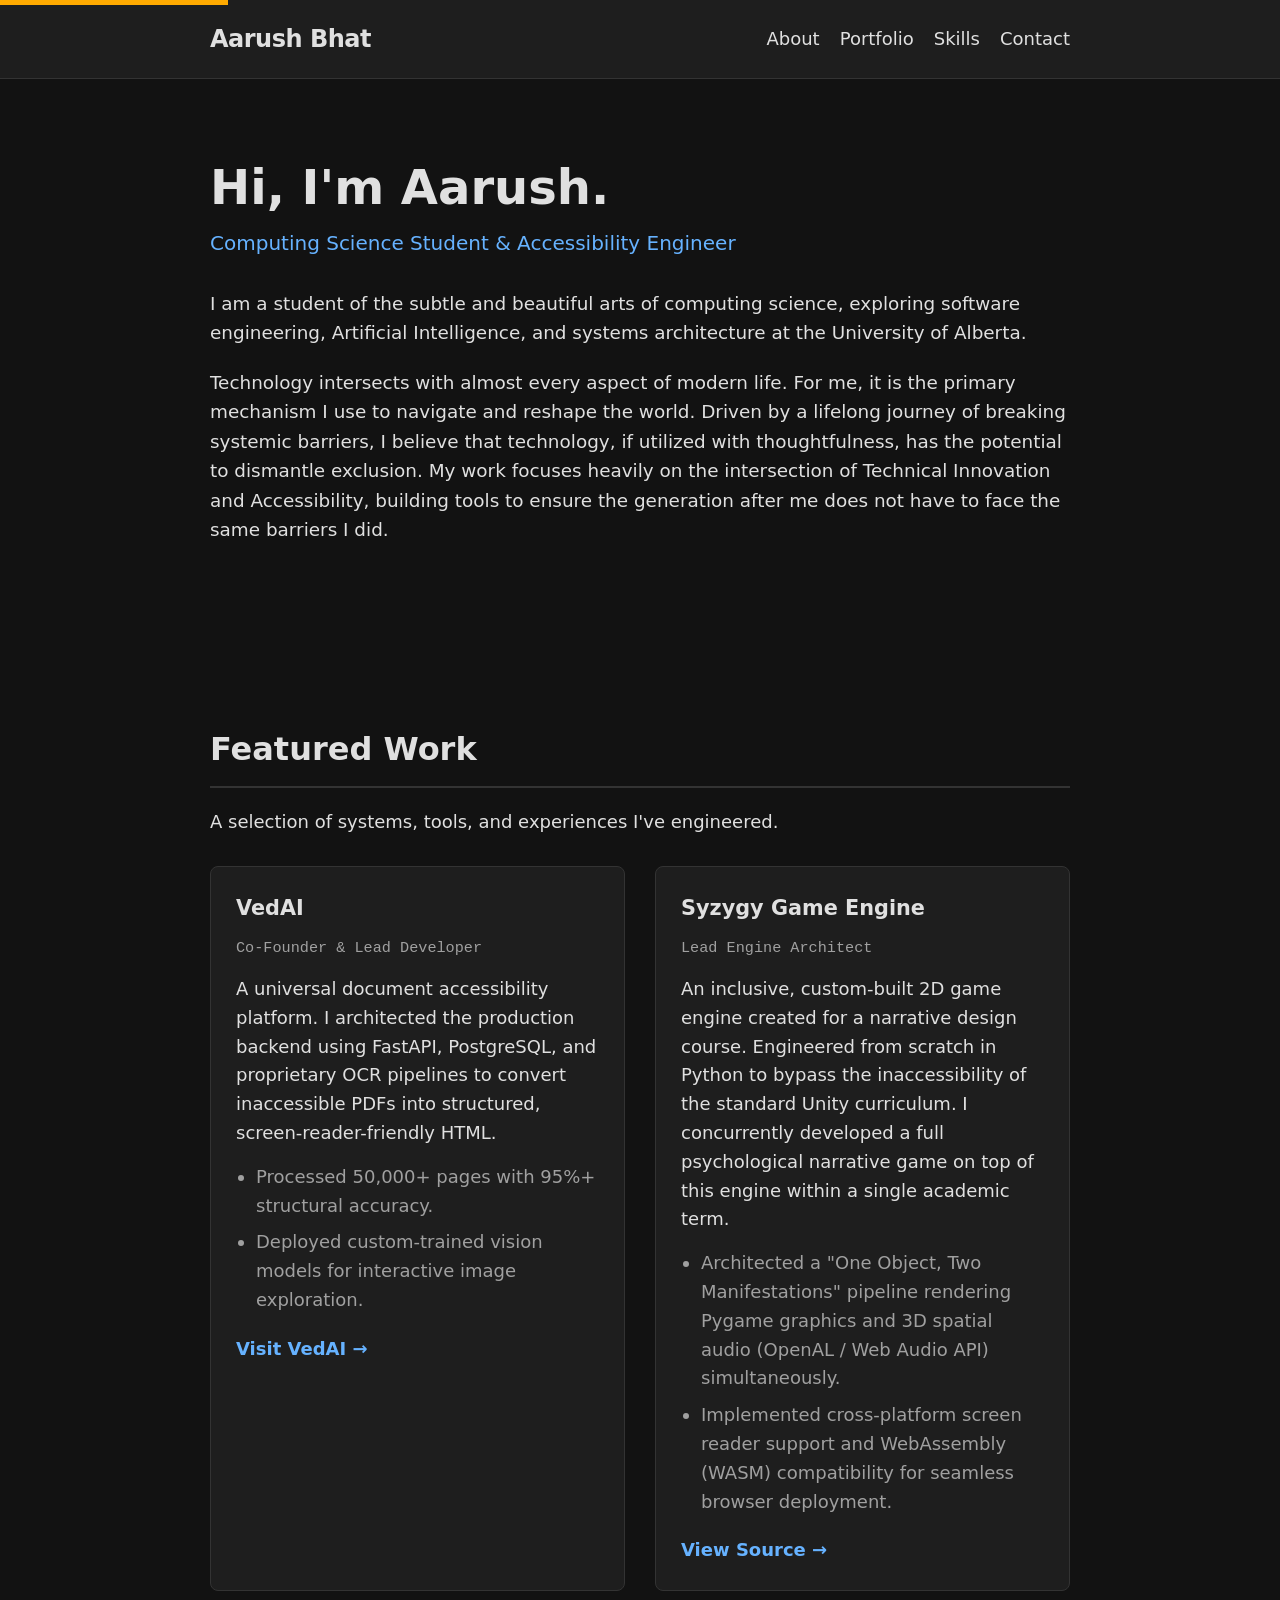
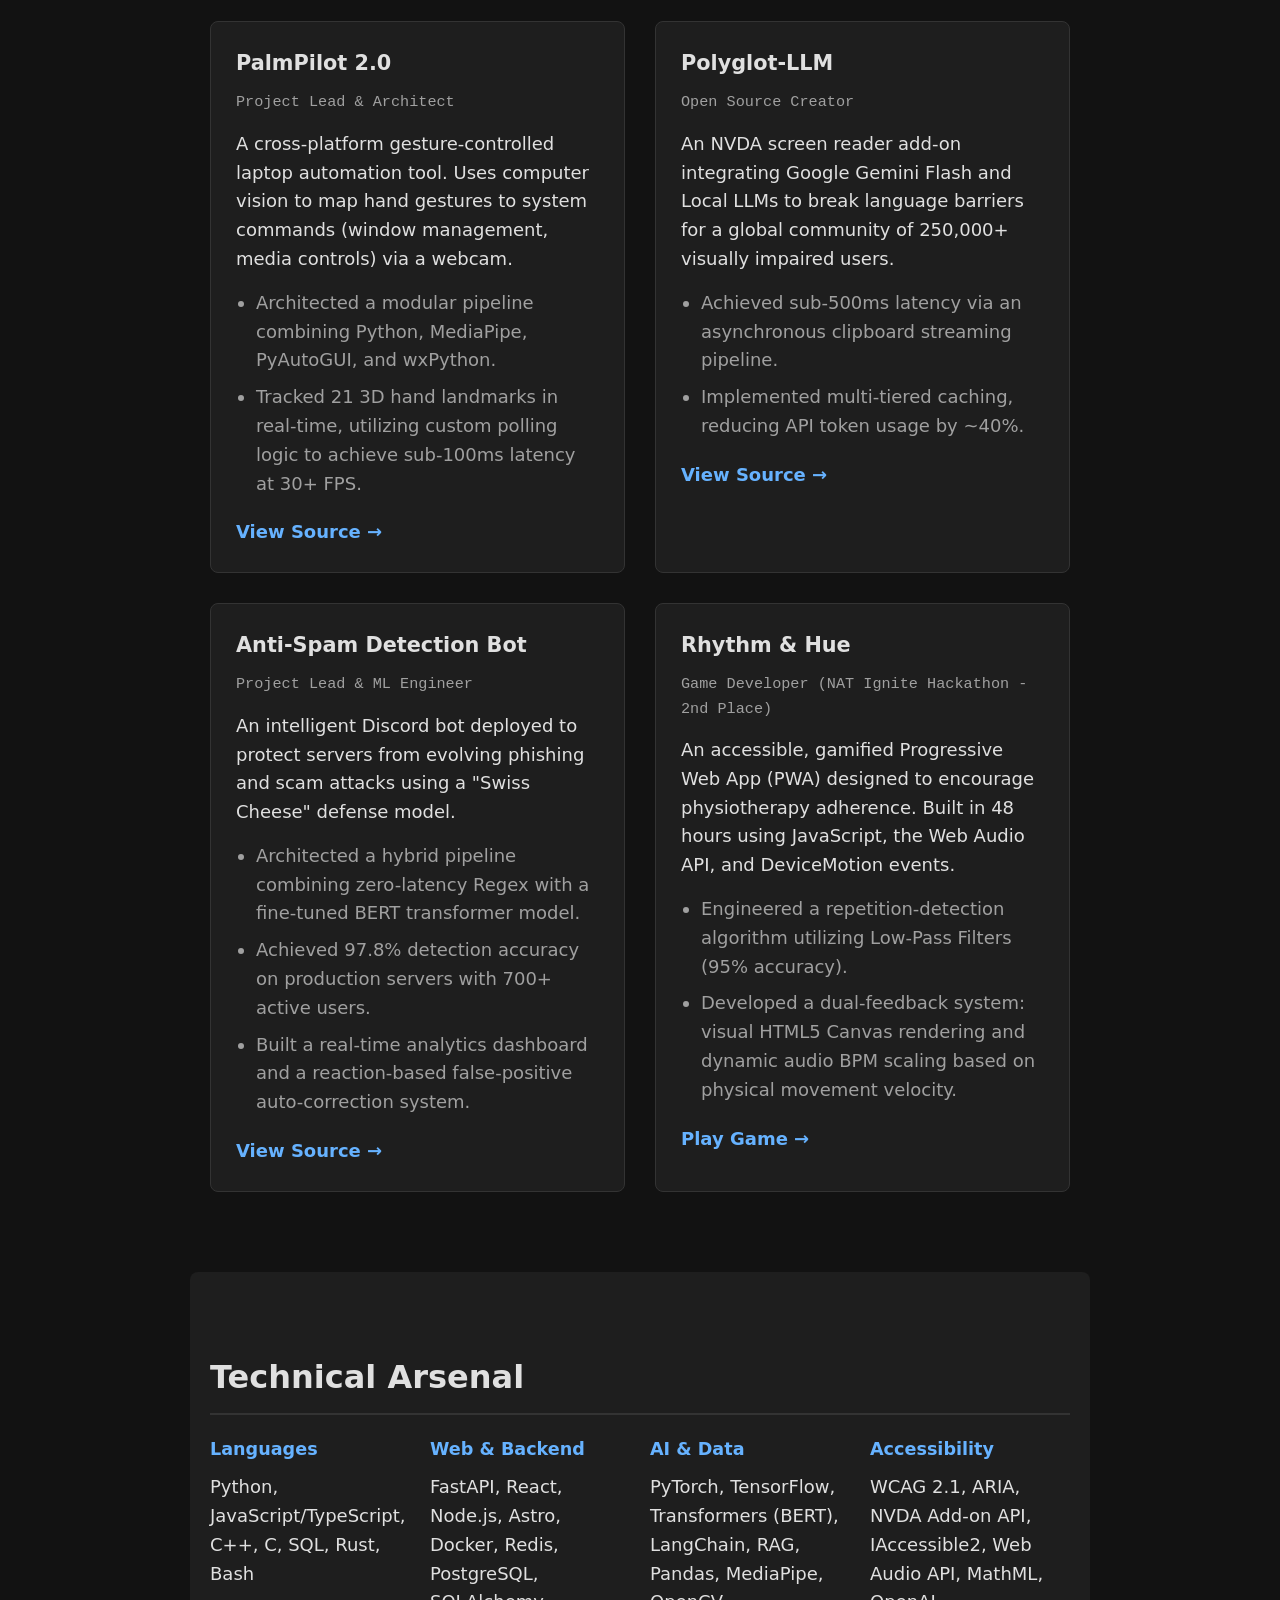
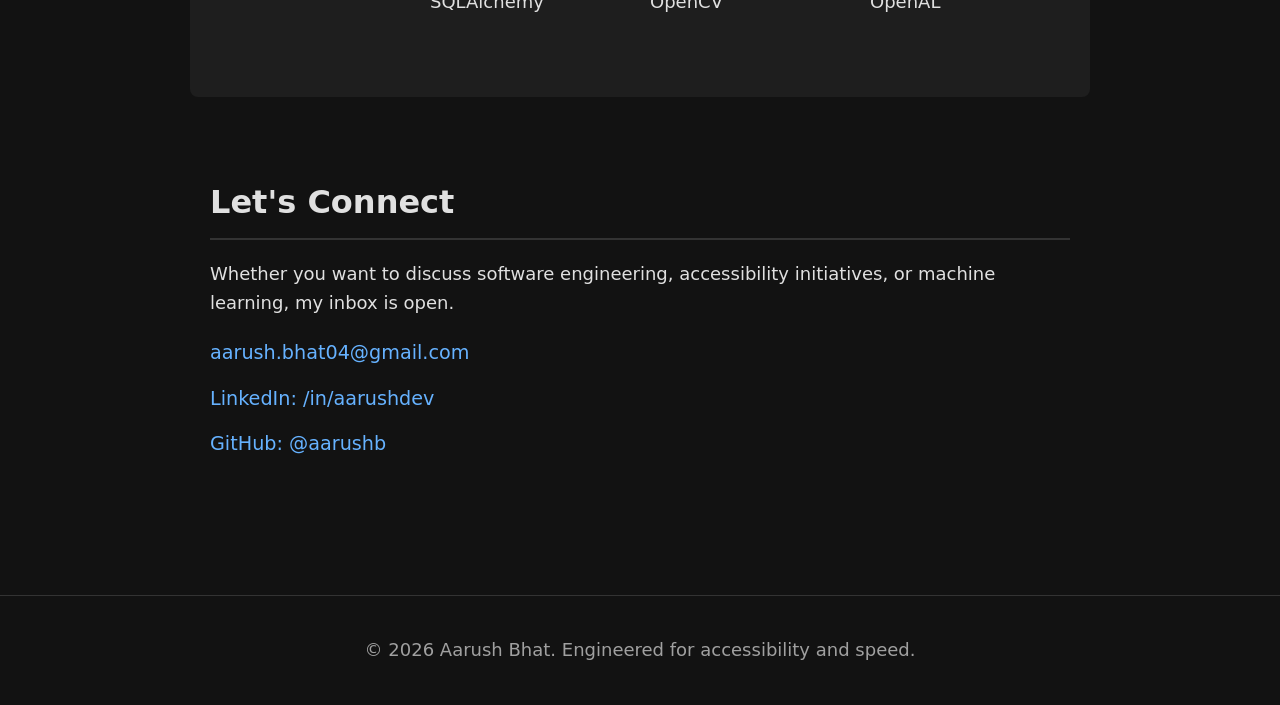
==== index.html @ 9393985f "feat: add Syzygy" ====
<!DOCTYPE html>
<html lang="en">
<head>
    <meta charset="UTF-8">
    <meta name="viewport" content="width=device-width, initial-scale=1.0">
    <meta name="description" content="Portfolio of Aarush Bhat - Computing Science Student, Accessibility Engineer, and AI Enthusiast.">
    <title>Aarush Bhat | Software & Accessibility Engineer</title>
    <link rel="stylesheet" href="style.css">
</head>
<body>

    <!-- Accessibility feature: Skip to main content -->
    <a href="#main-content" class="skip-link">Skip to main content</a>

    <header class="site-header">
        <div class="container header-content">
            <div class="logo">Aarush Bhat</div>
            <nav aria-label="Main Navigation">
                <ul class="nav-links">
                    <li><a href="#about">About</a></li>
                    <li><a href="#portfolio">Portfolio</a></li>
                    <li><a href="#skills">Skills</a></li>
                    <li><a href="#contact">Contact</a></li>
                </ul>
            </nav>
        </div>
    </header>

    <main id="main-content">
        <!-- HERO / ABOUT SECTION -->
        <section id="about" class="container section">
            <h1>Hi, I'm Aarush.</h1>
            <p class="subtitle">Computing Science Student & Accessibility Engineer</p>
            <div class="bio">
                <p>
                    I am a student of the subtle and beautiful arts of computing science, exploring software engineering, Artificial Intelligence, and systems architecture at the University of Alberta. 
                </p>
                <p>
                    Technology intersects with almost every aspect of modern life. For me, it is the primary mechanism I use to navigate and reshape the world. Driven by a lifelong journey of breaking systemic barriers, I believe that technology, if utilized with thoughtfulness, has the potential to dismantle exclusion. My work focuses heavily on the intersection of Technical Innovation and Accessibility, building tools to ensure the generation after me does not have to face the same barriers I did.
                </p>
            </div>
        </section>

        <!-- PORTFOLIO SECTION -->
        <section id="portfolio" class="container section">
            <h2>Featured Work</h2>
            <p>A selection of systems, tools, and experiences I've engineered.</p>
            
            <div class="grid">
                <!-- Project 1 -->
                <article class="card">
                    <h3>VedAI</h3>
                    <p class="role">Co-Founder & Lead Developer</p>
                    <p>
                        A universal document accessibility platform. I architected the production backend using FastAPI, PostgreSQL, and proprietary OCR pipelines to convert inaccessible PDFs into structured, screen-reader-friendly HTML.
                    </p>
                    <ul>
                        <li>Processed 50,000+ pages with 95%+ structural accuracy.</li>
                        <li>Deployed custom-trained vision models for interactive image exploration.</li>
                    </ul>
                    <div class="card-links">
                        <a href="https://vedai.co" target="_blank" rel="noopener noreferrer" aria-label="Visit VedAI website">Visit VedAI &rarr;</a>
                    </div>
                </article>

                <!-- Project 2 -->
                <article class="card">
                    <h3>Syzygy Game Engine</h3>
                    <p class="role">Lead Engine Architect</p>
                    <p>
                        An inclusive, custom-built 2D game engine created for a narrative design course. Engineered from scratch in Python to bypass the inaccessibility of the standard Unity curriculum. I concurrently developed a full psychological narrative game on top of this engine within a single academic term.
                    </p>
                    <ul>
                        <li>Architected a "One Object, Two Manifestations" pipeline rendering Pygame graphics and 3D spatial audio (OpenAL / Web Audio API) simultaneously.</li>
                        <li>Implemented cross-platform screen reader support and WebAssembly (WASM) compatibility for seamless browser deployment.</li>
                    </ul>
                    <div class="card-links">
                        <a href="https://github.com/Aarushb/cmput-250-syzygy" target="_blank" rel="noopener noreferrer" aria-label="View Syzygy Engine on GitHub">View Source &rarr;</a>
                    </div>
                </article>

                <!-- Project 3 -->
                <article class="card">
                    <h3>PalmPilot 2.0</h3>
                    <p class="role">Project Lead & Architect</p>
                    <p>
                        A cross-platform gesture-controlled laptop automation tool. Uses computer vision to map hand gestures to system commands (window management, media controls) via a webcam.
                    </p>
                    <ul>
                        <li>Architected a modular pipeline combining Python, MediaPipe, PyAutoGUI, and wxPython.</li>
                        <li>Tracked 21 3D hand landmarks in real-time, utilizing custom polling logic to achieve sub-100ms latency at 30+ FPS.</li>
                    </ul>
                    <div class="card-links">
                        <a href="https://github.com/UndergraduateArtificialIntelligenceClub/palm-pilot2.0" target="_blank" rel="noopener noreferrer" aria-label="View PalmPilot 2.0 on GitHub">View Source &rarr;</a>
                    </div>
                </article>

                <!-- Project 4 -->
                <article class="card">
                    <h3>Polyglot-LLM</h3>
                    <p class="role">Open Source Creator</p>
                    <p>
                        An NVDA screen reader add-on integrating Google Gemini Flash and Local LLMs to break language barriers for a global community of 250,000+ visually impaired users.
                    </p>
                    <ul>
                        <li>Achieved sub-500ms latency via an asynchronous clipboard streaming pipeline.</li>
                        <li>Implemented multi-tiered caching, reducing API token usage by ~40%.</li>
                    </ul>
                    <div class="card-links">
                        <a href="https://github.com/Aarushb/polyglot-LLM" target="_blank" rel="noopener noreferrer" aria-label="View Polyglot-LLM on GitHub">View Source &rarr;</a>
                    </div>
                </article>

                <!-- Project 5 -->
                <article class="card">
                    <h3>Anti-Spam Detection Bot</h3>
                    <p class="role">Project Lead & ML Engineer</p>
                    <p>
                        An intelligent Discord bot deployed to protect servers from evolving phishing and scam attacks using a "Swiss Cheese" defense model.
                    </p>
                    <ul>
                        <li>Architected a hybrid pipeline combining zero-latency Regex with a fine-tuned BERT transformer model.</li>
                        <li>Achieved 97.8% detection accuracy on production servers with 700+ active users.</li>
                        <li>Built a real-time analytics dashboard and a reaction-based false-positive auto-correction system.</li>
                    </ul>
                    <div class="card-links">
                        <a href="https://github.com/UndergraduateArtificialIntelligenceClub/Spam-Detection-Discord-Bot" target="_blank" rel="noopener noreferrer" aria-label="View Anti-Spam Bot on GitHub">View Source &rarr;</a>
                    </div>
                </article>

                <!-- Project 6 -->
                <article class="card">
                    <h3>Rhythm & Hue</h3>
                    <p class="role">Game Developer (NAT Ignite Hackathon - 2nd Place)</p>
                    <p>
                        An accessible, gamified Progressive Web App (PWA) designed to encourage physiotherapy adherence. Built in 48 hours using JavaScript, the Web Audio API, and DeviceMotion events.
                    </p>
                    <ul>
                        <li>Engineered a repetition-detection algorithm utilizing Low-Pass Filters (95% accuracy).</li>
                        <li>Developed a dual-feedback system: visual HTML5 Canvas rendering and dynamic audio BPM scaling based on physical movement velocity.</li>
                    </ul>
                    <div class="card-links">
                        <a href="https://artur-bertash.github.io/test-natIgnite/" target="_blank" rel="noopener noreferrer" aria-label="Play Rhythm and Hue">Play Game &rarr;</a>
                    </div>
                </article>
            </div>
        </section>

        <!-- SKILLS SECTION -->
        <section id="skills" class="container section bg-alt">
            <h2>Technical Arsenal</h2>
            <div class="skills-grid">
                <div class="skill-category">
                    <h3>Languages</h3>
                    <p>Python, JavaScript/TypeScript, C++, C, SQL, Rust, Bash</p>
                </div>
                <div class="skill-category">
                    <h3>Web & Backend</h3>
                    <p>FastAPI, React, Node.js, Astro, Docker, Redis, PostgreSQL, SQLAlchemy</p>
                </div>
                <div class="skill-category">
                    <h3>AI & Data</h3>
                    <p>PyTorch, TensorFlow, Transformers (BERT), LangChain, RAG, Pandas, MediaPipe, OpenCV</p>
                </div>
                <div class="skill-category">
                    <h3>Accessibility</h3>
                    <p>WCAG 2.1, ARIA, NVDA Add-on API, IAccessible2, Web Audio API, MathML, OpenAL</p>
                </div>
            </div>
        </section>

        <!-- CONTACT SECTION -->
        <section id="contact" class="container section">
            <h2>Let's Connect</h2>
            <p>Whether you want to discuss software engineering, accessibility initiatives, or machine learning, my inbox is open.</p>
            <ul class="contact-list">
                <li><a href="mailto:aarush.bhat04@gmail.com">aarush.bhat04@gmail.com</a></li>
                <li><a href="https://linkedin.com/in/aarushdev" target="_blank" rel="noopener noreferrer">LinkedIn: /in/aarushdev</a></li>
                <li><a href="https://github.com/aarushb" target="_blank" rel="noopener noreferrer">GitHub: @aarushb</a></li>
            </ul>
        </section>
    </main>

    <footer class="site-footer">
        <div class="container">
            <p>&copy; 2026 Aarush Bhat. Engineered for accessibility and speed.</p>
        </div>
    </footer>

</body>
</html>
---- style.css ----
/* ---------- CSS VARIABLES ---------- */
:root {
    --bg-color: #121212;
    --bg-alt: #1e1e1e;
    --text-primary: #e0e0e0;
    --text-secondary: #a0a0a0;
    --accent-color: #66b2ff;
    --accent-hover: #3399ff;
    --border-color: #333333;
    --focus-color: #ffaa00;
    --font-sans: system-ui, -apple-system, BlinkMacSystemFont, "Segoe UI", Roboto, Arial, sans-serif;
}

/* ---------- RESET & BASE ---------- */
* {
    box-sizing: border-box;
    margin: 0;
    padding: 0;
}

body {
    font-family: var(--font-sans);
    background-color: var(--bg-color);
    color: var(--text-primary);
    line-height: 1.6;
    font-size: 1.125rem;
}

a {
    color: var(--accent-color);
    text-decoration: none;
    transition: color 0.2s ease;
}

a:hover {
    color: var(--accent-hover);
    text-decoration: underline;
}

/* ACCESSIBILITY: Strong focus outlines for keyboard navigation */
*:focus-visible {
    outline: 3px solid var(--focus-color);
    outline-offset: 4px;
}

/* ACCESSIBILITY: Skip to main content link */
.skip-link {
    position: absolute;
    top: -40px;
    left: 0;
    background: var(--focus-color);
    color: #000;
    padding: 8px;
    z-index: 100;
    font-weight: bold;
}
.skip-link:focus {
    top: 0;
}

/* ---------- LAYOUT ---------- */
.container {
    max-width: 900px;
    margin: 0 auto;
    padding: 0 20px;
}

.section {
    padding: 80px 20px;
}

.bg-alt {
    background-color: var(--bg-alt);
    border-radius: 8px;
}

/* ---------- HEADER & NAV ---------- */
.site-header {
    background-color: var(--bg-alt);
    border-bottom: 1px solid var(--border-color);
    padding: 20px 0;
    position: sticky;
    top: 0;
    z-index: 50;
}

.header-content {
    display: flex;
    justify-content: space-between;
    align-items: center;
    flex-wrap: wrap;
    gap: 20px;
}

.logo {
    font-size: 1.5rem;
    font-weight: 700;
    letter-spacing: -0.5px;
}

.nav-links {
    list-style: none;
    display: flex;
    gap: 20px;
}

.nav-links a {
    color: var(--text-primary);
    font-weight: 500;
}

.nav-links a:hover {
    color: var(--accent-color);
}

/* ---------- TYPOGRAPHY ---------- */
h1 {
    font-size: 3rem;
    line-height: 1.2;
    margin-bottom: 10px;
}

h2 {
    font-size: 2rem;
    margin-bottom: 20px;
    color: var(--text-primary);
    border-bottom: 2px solid var(--border-color);
    padding-bottom: 10px;
}

h3 {
    font-size: 1.3rem;
    margin-bottom: 10px;
}

.subtitle {
    font-size: 1.25rem;
    color: var(--accent-color);
    margin-bottom: 30px;
    font-weight: 500;
}

.bio p {
    margin-bottom: 20px;
    font-size: 1.15rem;
}

/* ---------- CARDS (PORTFOLIO) ---------- */
.grid {
    display: grid;
    grid-template-columns: 1fr;
    gap: 30px;
    margin-top: 30px;
}

.card {
    background-color: var(--bg-alt);
    border: 1px solid var(--border-color);
    border-radius: 8px;
    padding: 25px;
    transition: transform 0.2s ease, box-shadow 0.2s ease;
}

.card:hover {
    transform: translateY(-3px);
    box-shadow: 0 8px 24px rgba(0,0,0,0.5);
    border-color: var(--accent-color);
}

.card .role {
    font-size: 0.95rem;
    color: var(--text-secondary);
    margin-bottom: 15px;
    font-family: monospace;
}

.card ul {
    margin-top: 15px;
    margin-left: 20px;
    color: var(--text-secondary);
}

.card li {
    margin-bottom: 8px;
}

.card-links {
    margin-top: 20px;
    font-weight: bold;
}

/* ---------- SKILLS ---------- */
.skills-grid {
    display: grid;
    grid-template-columns: repeat(auto-fit, minmax(200px, 1fr));
    gap: 20px;
}

.skill-category h3 {
    color: var(--accent-color);
    font-size: 1.1rem;
}

/* ---------- CONTACT ---------- */
.contact-list {
    list-style: none;
    margin-top: 20px;
}

.contact-list li {
    margin-bottom: 15px;
    font-size: 1.2rem;
}

/* ---------- FOOTER ---------- */
.site-footer {
    text-align: center;
    padding: 40px 20px;
    color: var(--text-secondary);
    border-top: 1px solid var(--border-color);
    margin-top: 40px;
}

/* ---------- RESPONSIVE ---------- */
@media (min-width: 768px) {
    .grid {
        grid-template-columns: repeat(2, 1fr);
    }
}
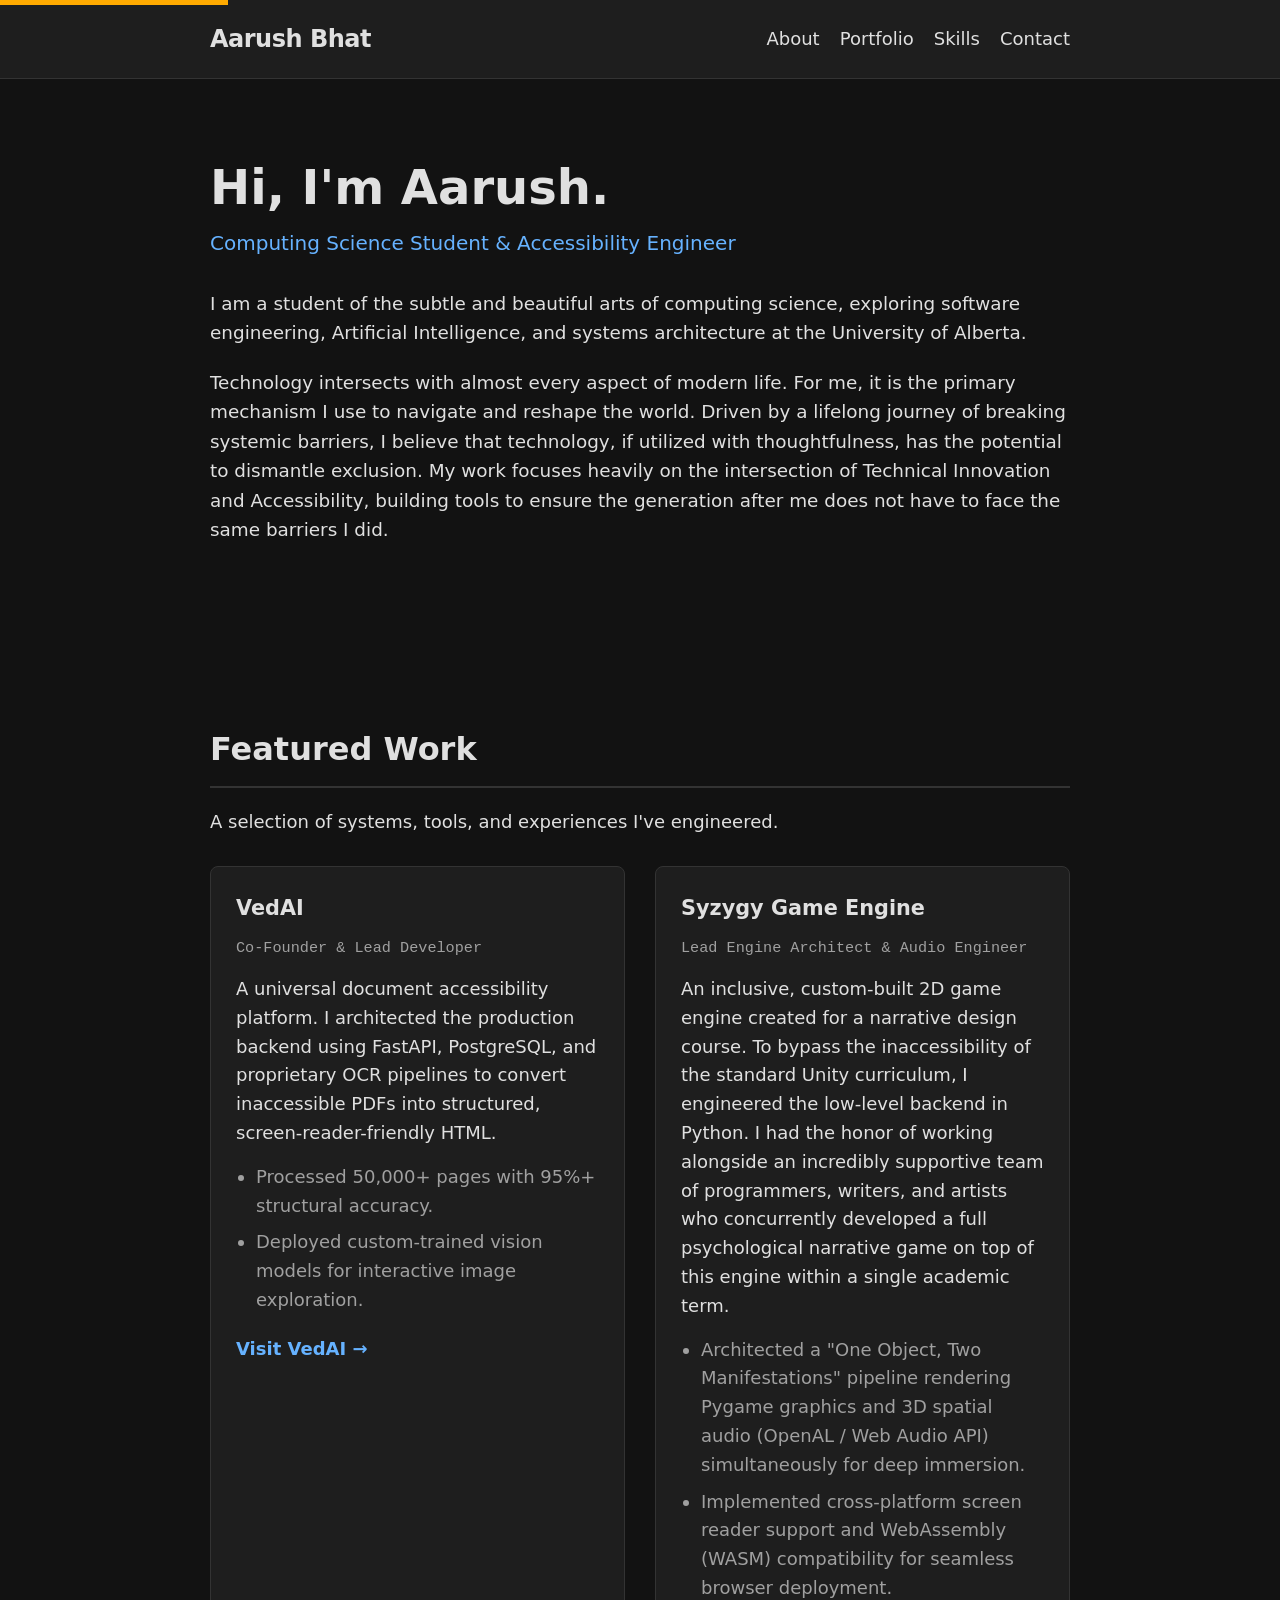
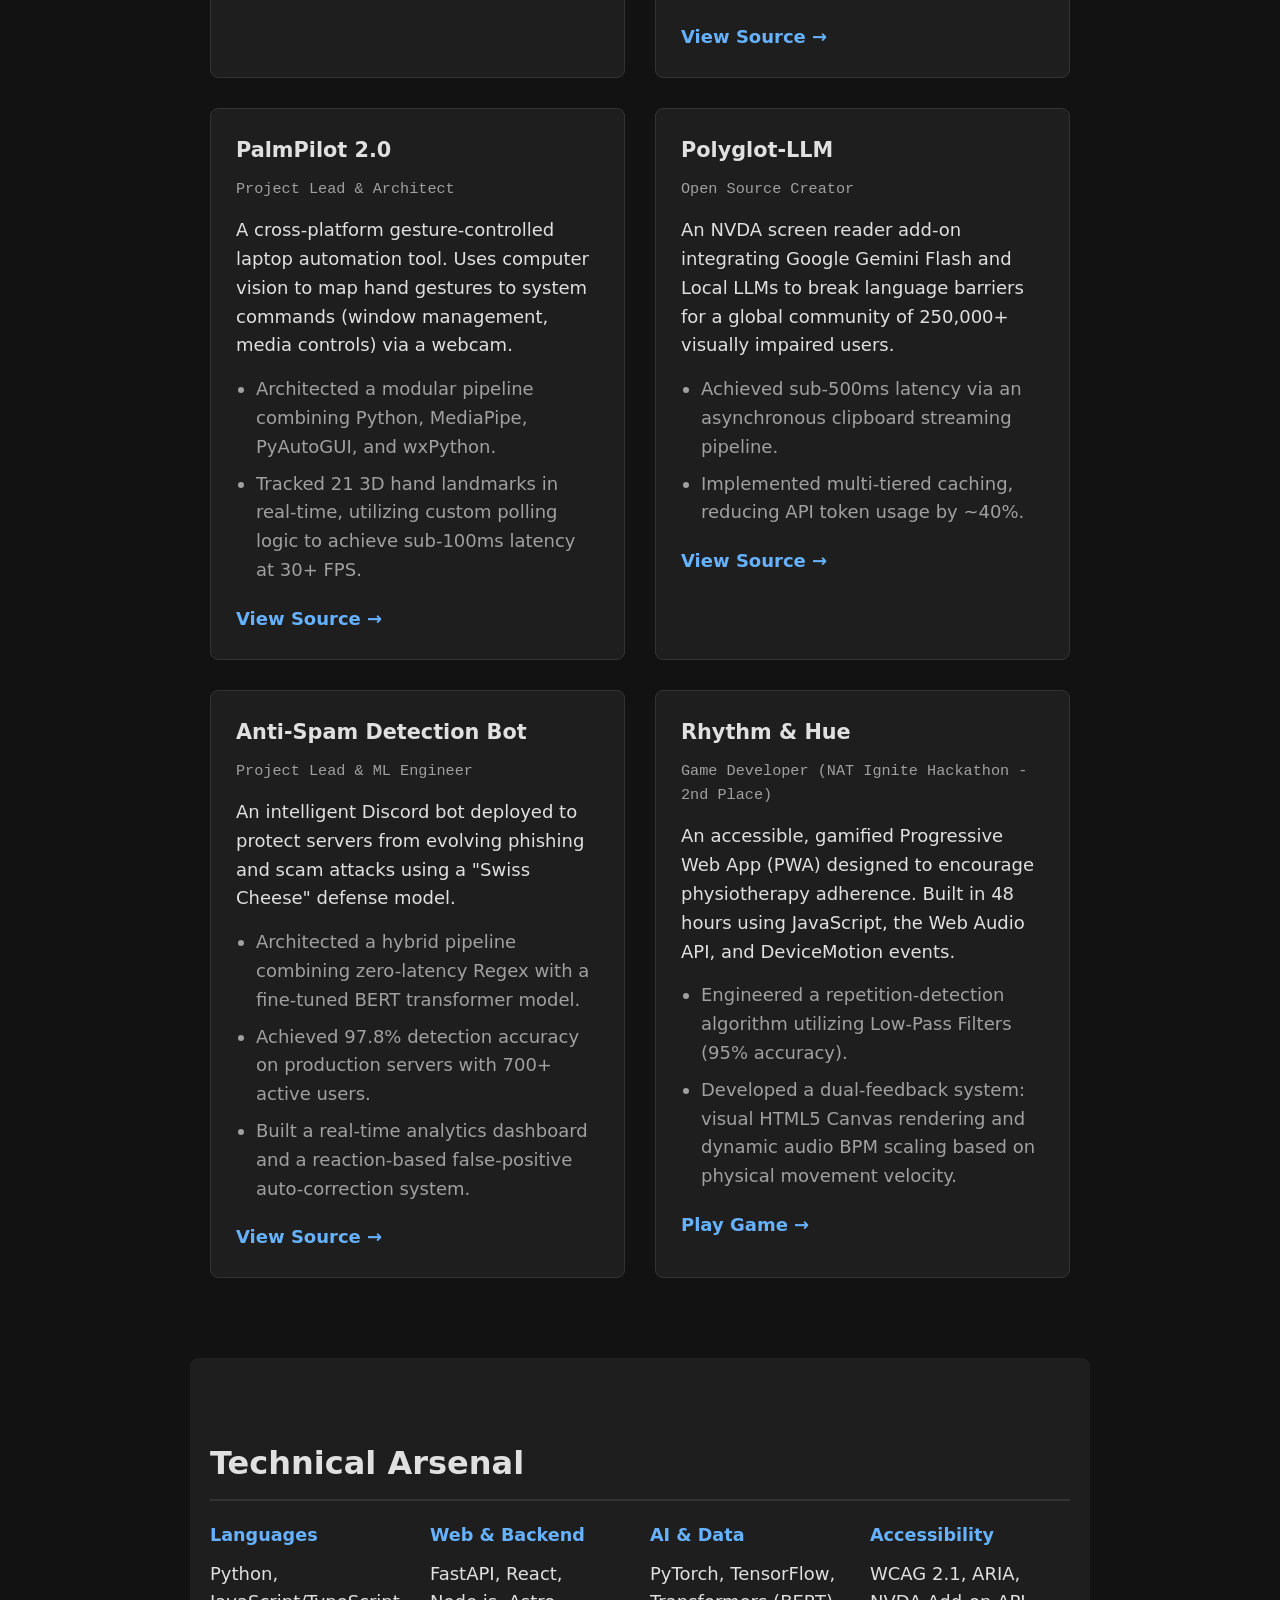
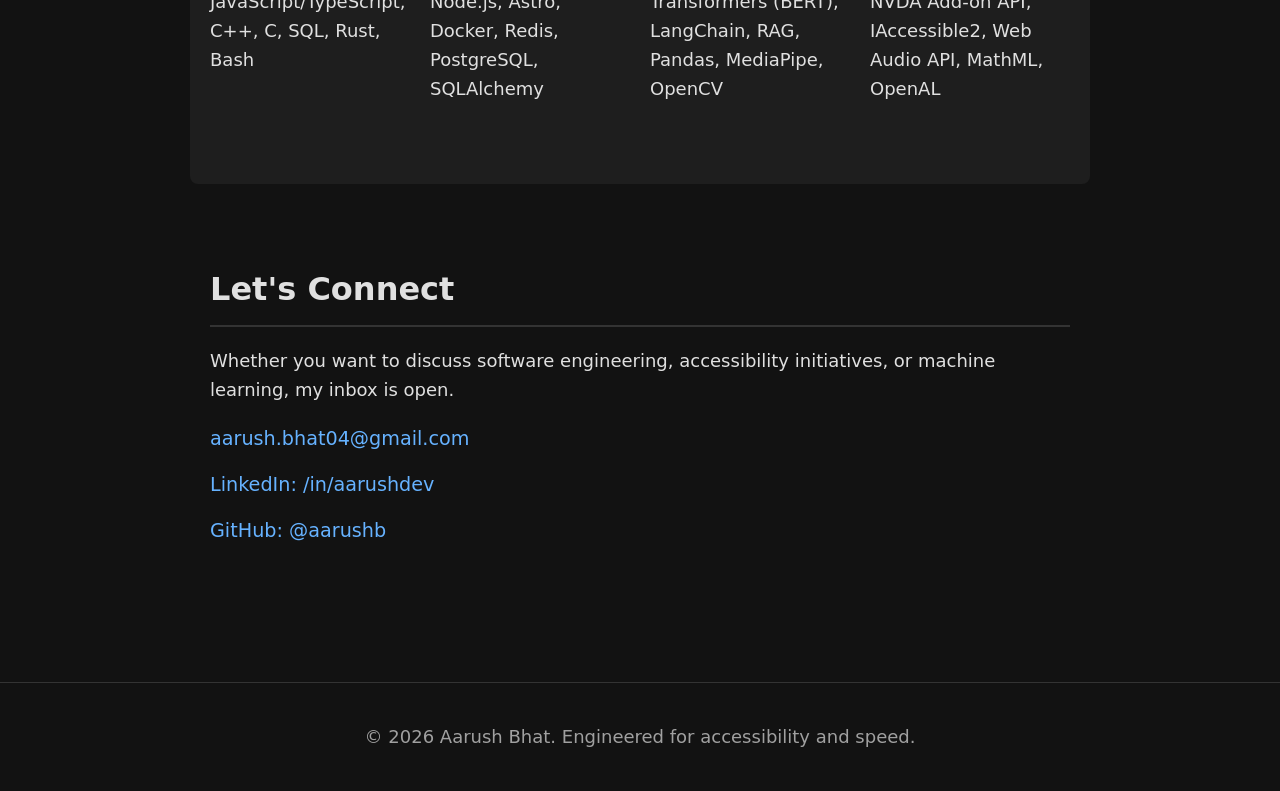
==== commit 2e6c9fc2: "Fix: Syzygy entry" ====
--- a/index.html
+++ b/index.html
@@ -66,12 +66,12 @@
                 <!-- Project 2 -->
                 <article class="card">
                     <h3>Syzygy Game Engine</h3>
-                    <p class="role">Lead Engine Architect</p>
+                    <p class="role">Lead Engine Architect & Audio Engineer</p>
                     <p>
-                        An inclusive, custom-built 2D game engine created for a narrative design course. Engineered from scratch in Python to bypass the inaccessibility of the standard Unity curriculum. I concurrently developed a full psychological narrative game on top of this engine within a single academic term.
+                        An inclusive, custom-built 2D game engine created for a narrative design course. To bypass the inaccessibility of the standard Unity curriculum, I engineered the low-level backend in Python. I had the honor of working alongside an incredibly supportive team of programmers, writers, and artists who concurrently developed a full psychological narrative game on top of this engine within a single academic term.
                     </p>
                     <ul>
-                        <li>Architected a "One Object, Two Manifestations" pipeline rendering Pygame graphics and 3D spatial audio (OpenAL / Web Audio API) simultaneously.</li>
+                        <li>Architected a "One Object, Two Manifestations" pipeline rendering Pygame graphics and 3D spatial audio (OpenAL / Web Audio API) simultaneously for deep immersion.</li>
                         <li>Implemented cross-platform screen reader support and WebAssembly (WASM) compatibility for seamless browser deployment.</li>
                     </ul>
                     <div class="card-links">
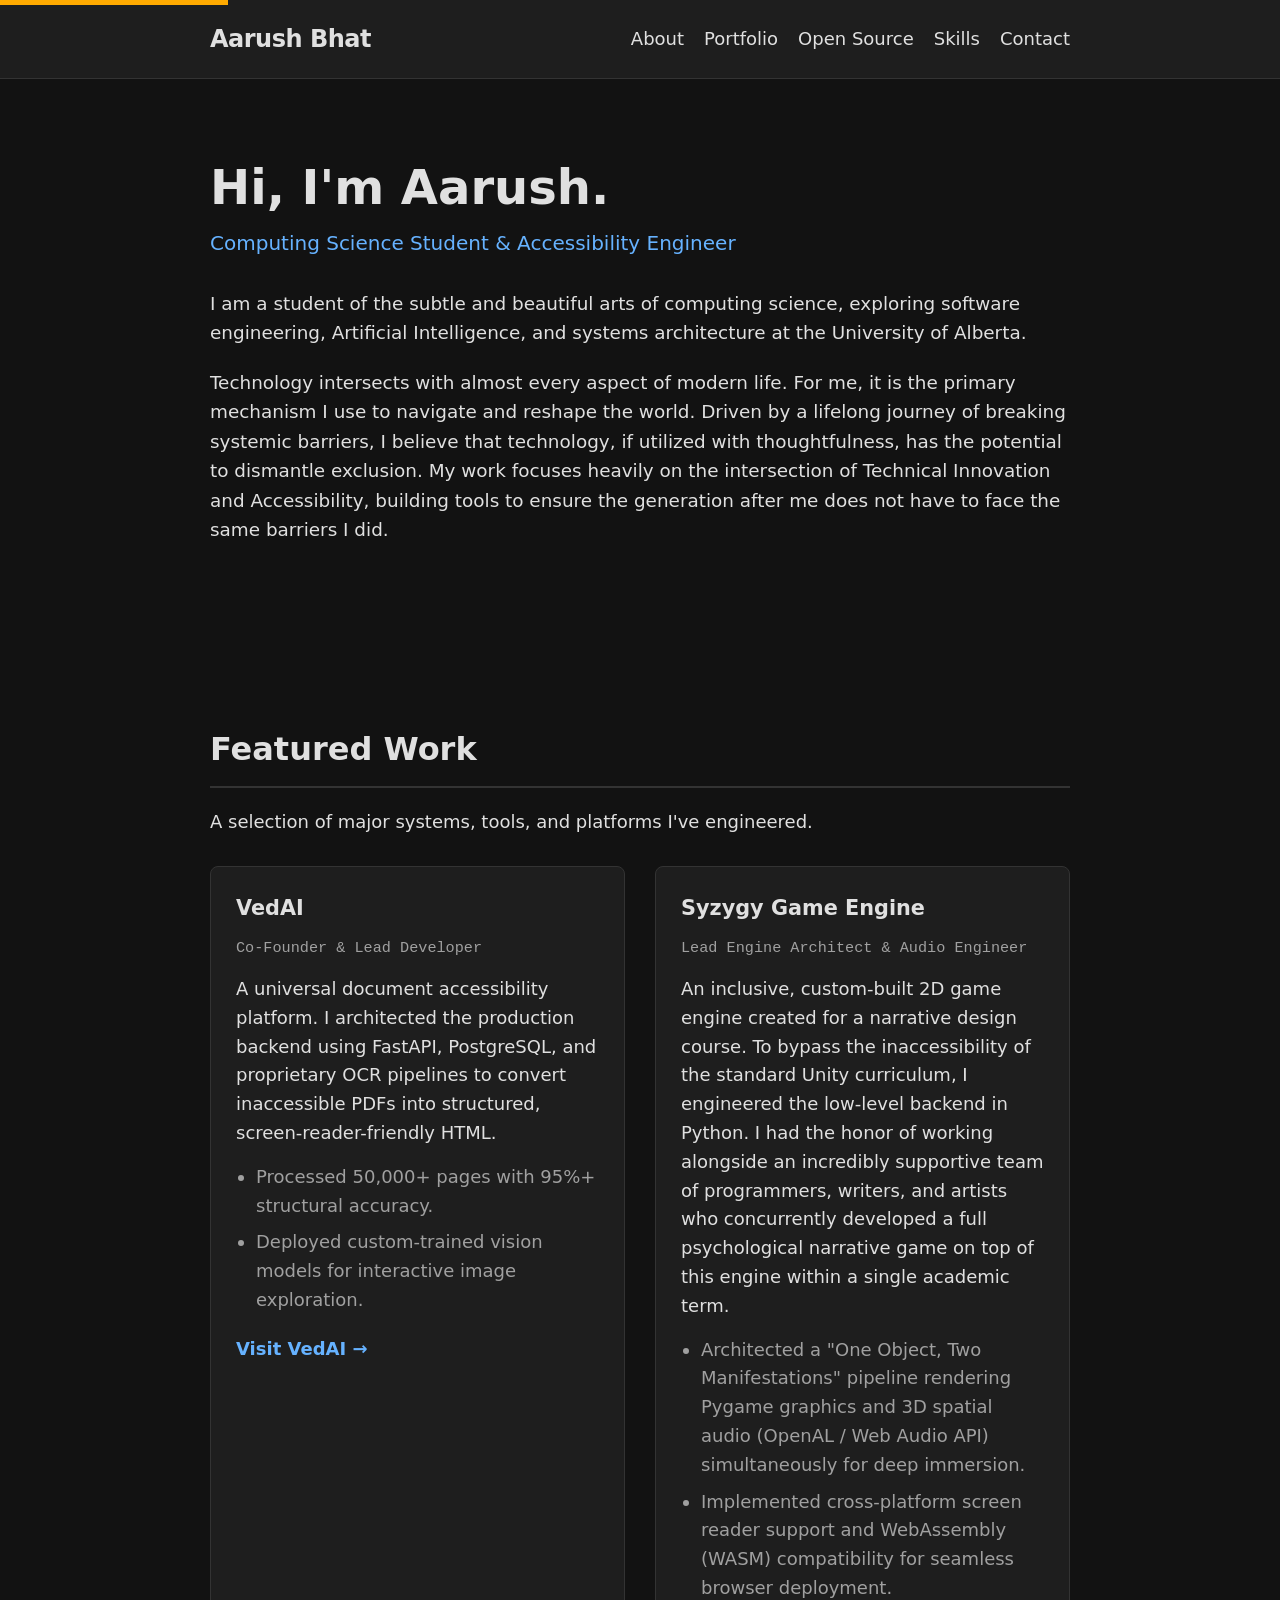
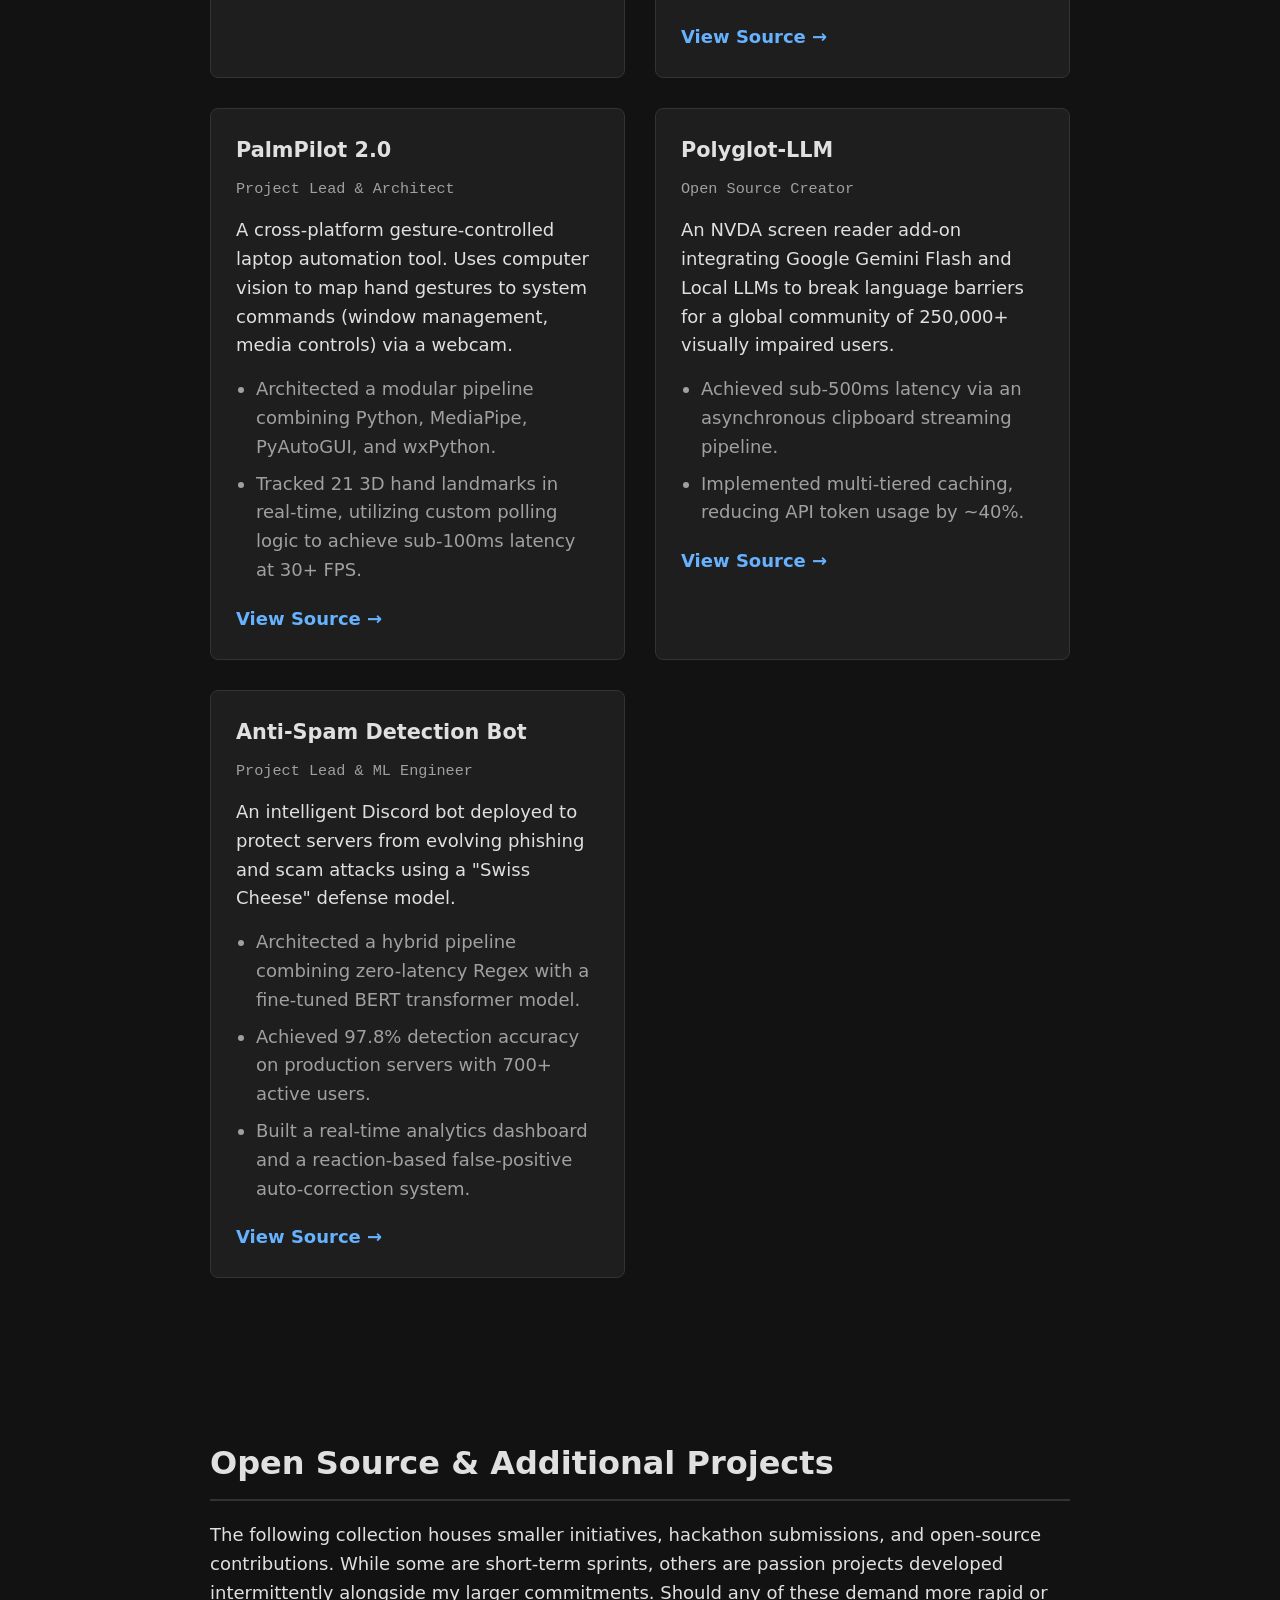
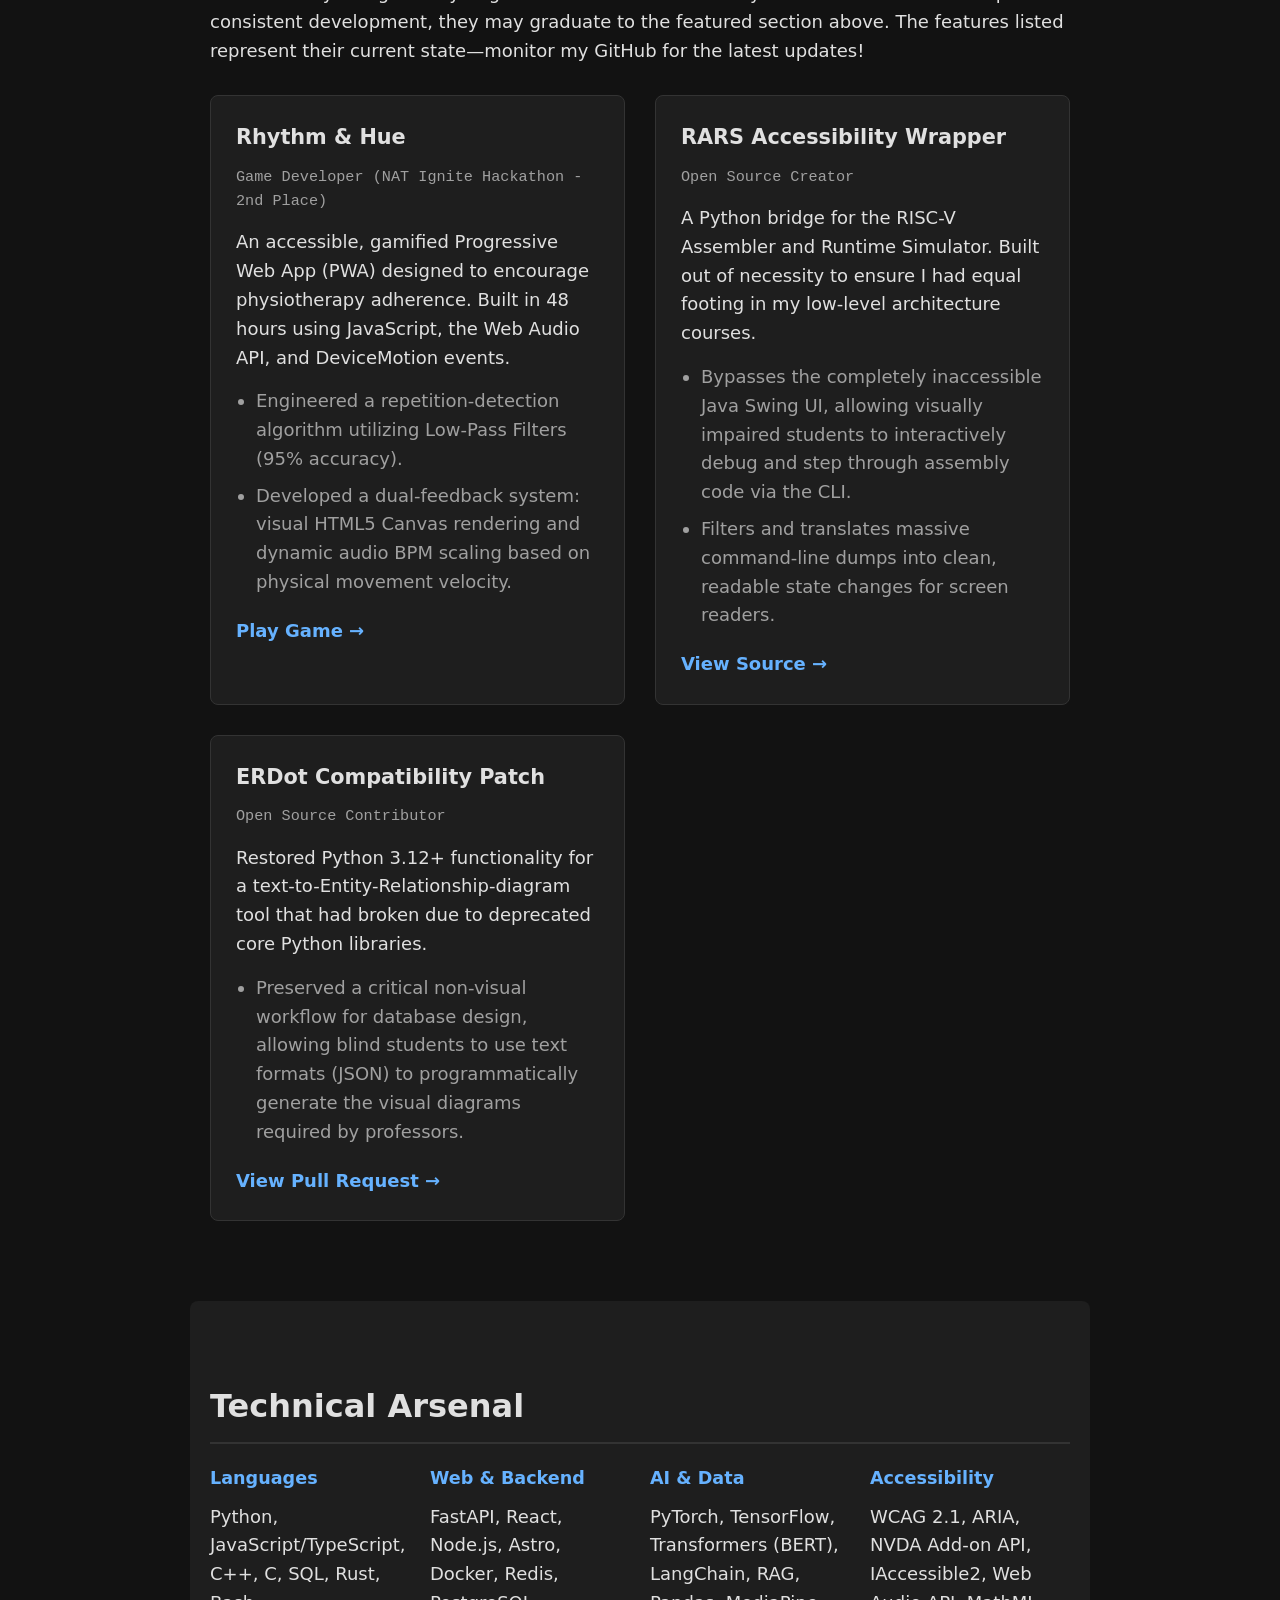
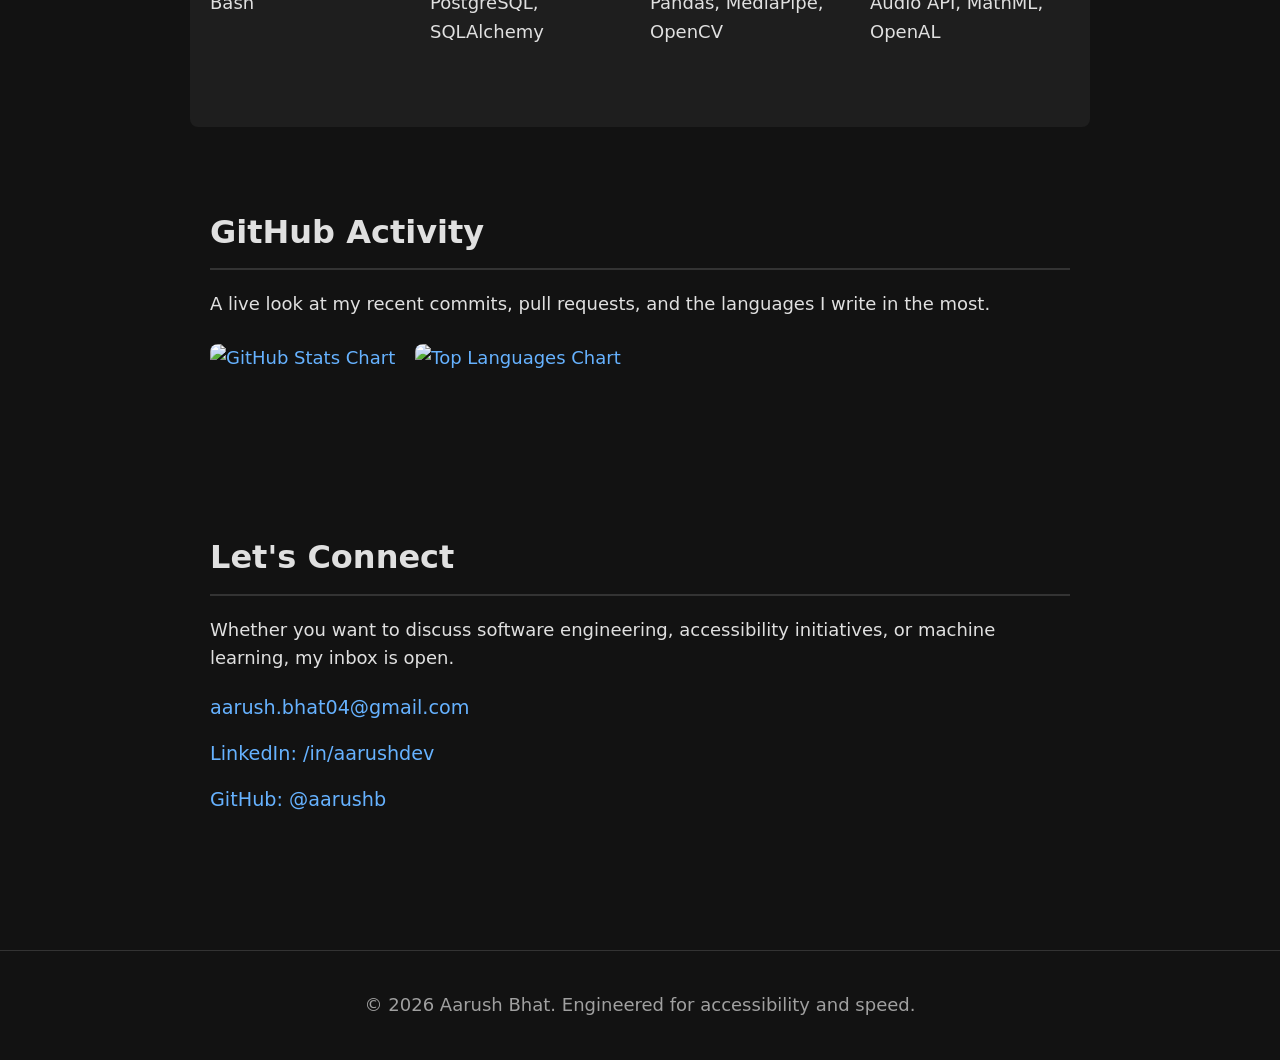
==== commit acbea6e5: "Feat: gh activity chart and projects refactor, plus additional smaller projects" ====
--- a/index.html
+++ b/index.html
@@ -19,6 +19,7 @@
                 <ul class="nav-links">
                     <li><a href="#about">About</a></li>
                     <li><a href="#portfolio">Portfolio</a></li>
+                    <li><a href="#other-projects">Open Source</a></li>
                     <li><a href="#skills">Skills</a></li>
                     <li><a href="#contact">Contact</a></li>
                 </ul>
@@ -41,10 +42,10 @@
             </div>
         </section>
 
-        <!-- PORTFOLIO SECTION -->
+        <!-- FEATURED PORTFOLIO SECTION -->
         <section id="portfolio" class="container section">
             <h2>Featured Work</h2>
-            <p>A selection of systems, tools, and experiences I've engineered.</p>
+            <p>A selection of major systems, tools, and platforms I've engineered.</p>
             
             <div class="grid">
                 <!-- Project 1 -->
@@ -127,8 +128,18 @@
                         <a href="https://github.com/UndergraduateArtificialIntelligenceClub/Spam-Detection-Discord-Bot" target="_blank" rel="noopener noreferrer" aria-label="View Anti-Spam Bot on GitHub">View Source &rarr;</a>
                     </div>
                 </article>
-
-                <!-- Project 6 -->
+            </div>
+        </section>
+
+        <!-- OPEN SOURCE & SMALLER PROJECTS SECTION -->
+        <section id="other-projects" class="container section">
+            <h2>Open Source & Additional Projects</h2>
+            <p style="margin-bottom: 25px;">
+                The following collection houses smaller initiatives, hackathon submissions, and open-source contributions. While some are short-term sprints, others are passion projects developed intermittently alongside my larger commitments. Should any of these demand more rapid or consistent development, they may graduate to the featured section above. The features listed represent their current state—monitor my GitHub for the latest updates!
+            </p>
+            
+            <div class="grid">
+                <!-- Additional 1 -->
                 <article class="card">
                     <h3>Rhythm & Hue</h3>
                     <p class="role">Game Developer (NAT Ignite Hackathon - 2nd Place)</p>
@@ -141,6 +152,37 @@
                     </ul>
                     <div class="card-links">
                         <a href="https://artur-bertash.github.io/test-natIgnite/" target="_blank" rel="noopener noreferrer" aria-label="Play Rhythm and Hue">Play Game &rarr;</a>
+                    </div>
+                </article>
+
+                <!-- Additional 2 -->
+                <article class="card">
+                    <h3>RARS Accessibility Wrapper</h3>
+                    <p class="role">Open Source Creator</p>
+                    <p>
+                        A Python bridge for the RISC-V Assembler and Runtime Simulator. Built out of necessity to ensure I had equal footing in my low-level architecture courses.
+                    </p>
+                    <ul>
+                        <li>Bypasses the completely inaccessible Java Swing UI, allowing visually impaired students to interactively debug and step through assembly code via the CLI.</li>
+                        <li>Filters and translates massive command-line dumps into clean, readable state changes for screen readers.</li>
+                    </ul>
+                    <div class="card-links">
+                        <a href="https://github.com/Aarushb/rars_access" target="_blank" rel="noopener noreferrer" aria-label="View RARS Accessibility Wrapper on GitHub">View Source &rarr;</a>
+                    </div>
+                </article>
+
+                <!-- Additional 3 -->
+                <article class="card">
+                    <h3>ERDot Compatibility Patch</h3>
+                    <p class="role">Open Source Contributor</p>
+                    <p>
+                        Restored Python 3.12+ functionality for a text-to-Entity-Relationship-diagram tool that had broken due to deprecated core Python libraries.
+                    </p>
+                    <ul>
+                        <li>Preserved a critical non-visual workflow for database design, allowing blind students to use text formats (JSON) to programmatically generate the visual diagrams required by professors.</li>
+                    </ul>
+                    <div class="card-links">
+                        <a href="https://github.com/ehne/ERDot/pull/17" target="_blank" rel="noopener noreferrer" aria-label="View ERDot Pull Request on GitHub">View Pull Request &rarr;</a>
                     </div>
                 </article>
             </div>
@@ -166,6 +208,20 @@
                     <h3>Accessibility</h3>
                     <p>WCAG 2.1, ARIA, NVDA Add-on API, IAccessible2, Web Audio API, MathML, OpenAL</p>
                 </div>
+            </div>
+        </section>
+
+        <!-- GITHUB STATS SECTION -->
+        <section id="github-stats" class="container section">
+            <h2>GitHub Activity</h2>
+            <p>A live look at my recent commits, pull requests, and the languages I write in the most.</p>
+            <div style="display: flex; flex-wrap: wrap; gap: 20px; margin-top: 25px;">
+                <a href="https://github.com/aarushb" target="_blank" rel="noopener noreferrer" aria-label="Aarush's GitHub Stats">
+                    <img src="https://github-readme-stats.vercel.app/api?username=aarushb&show_icons=true&theme=radical&include_all_commits=true&count_private=true" alt="GitHub Stats Chart" style="max-width: 100%; height: auto; border-radius: 8px;">
+                </a>
+                <a href="https://github.com/aarushb" target="_blank" rel="noopener noreferrer" aria-label="Aarush's Top Languages">
+                    <img src="https://github-readme-stats.vercel.app/api/top-langs/?username=aarushb&layout=compact&theme=radical" alt="Top Languages Chart" style="max-width: 100%; height: auto; border-radius: 8px;">
+                </a>
             </div>
         </section>
 
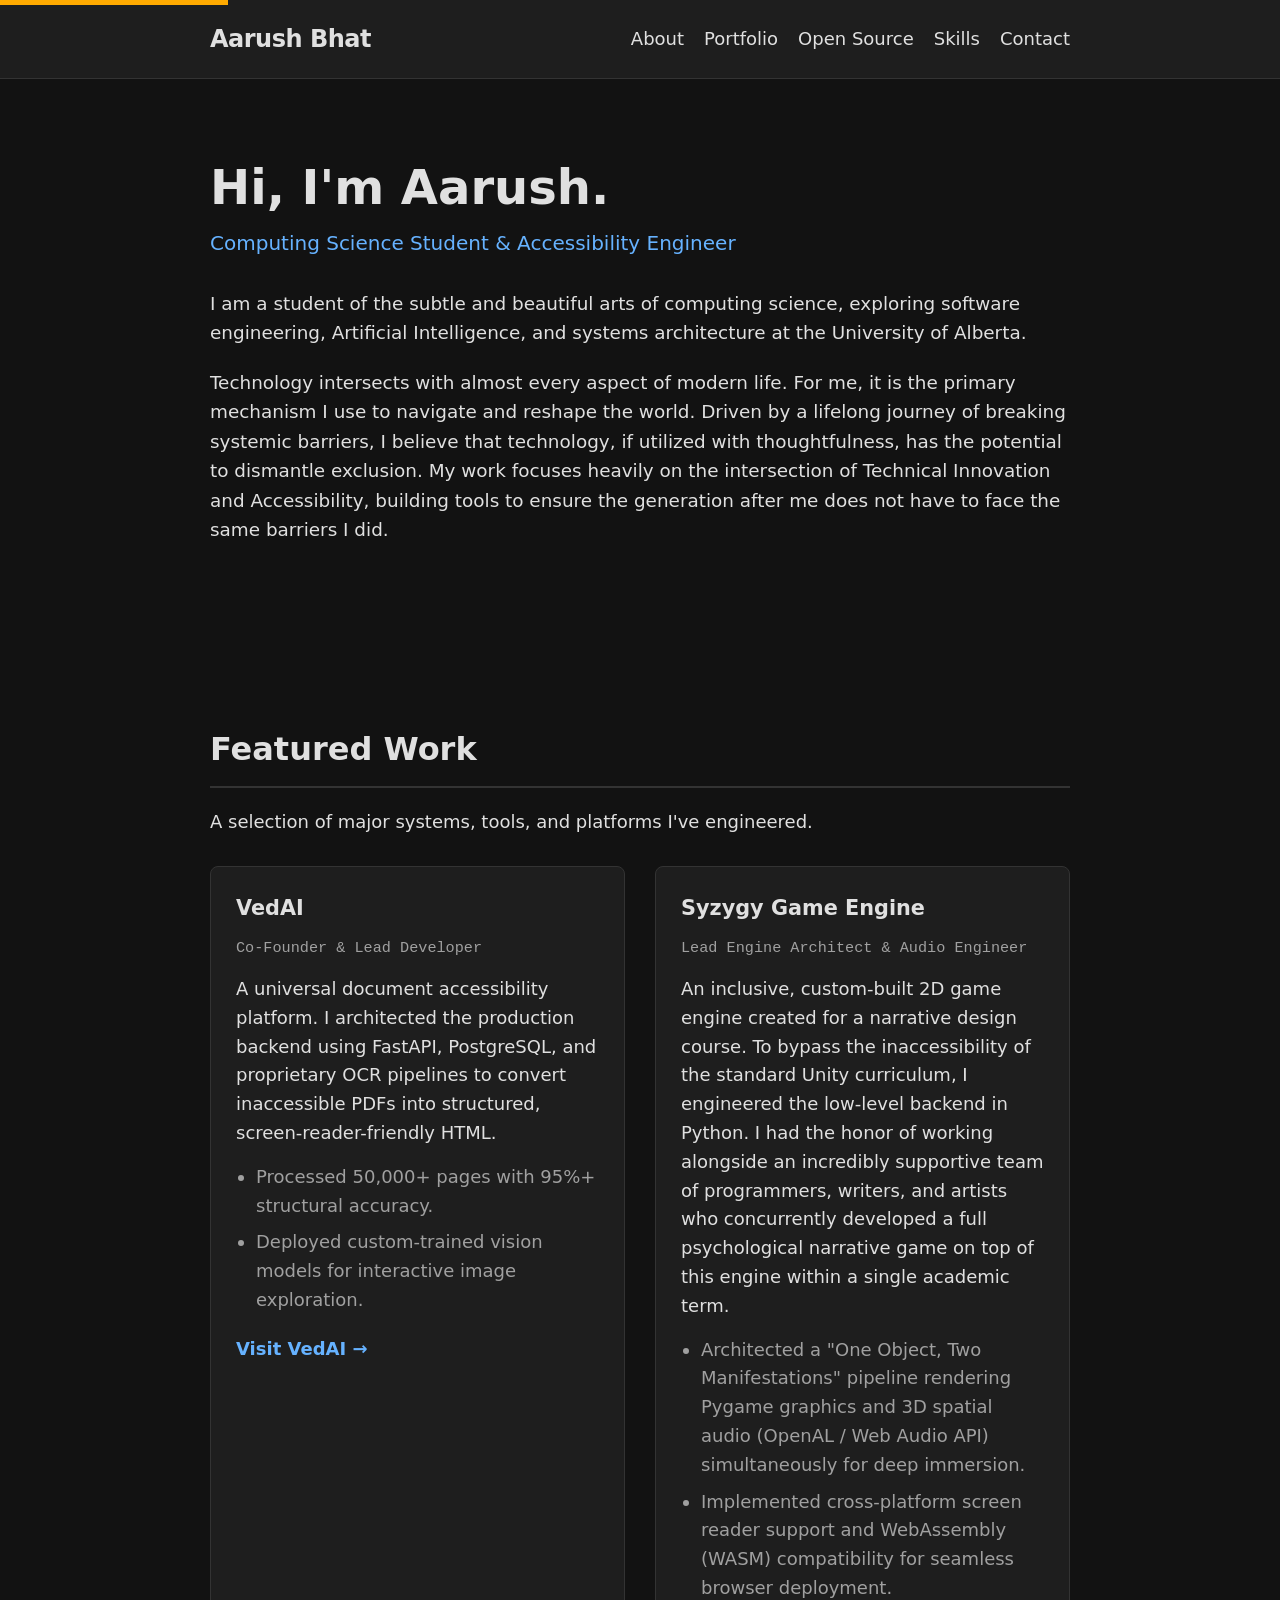
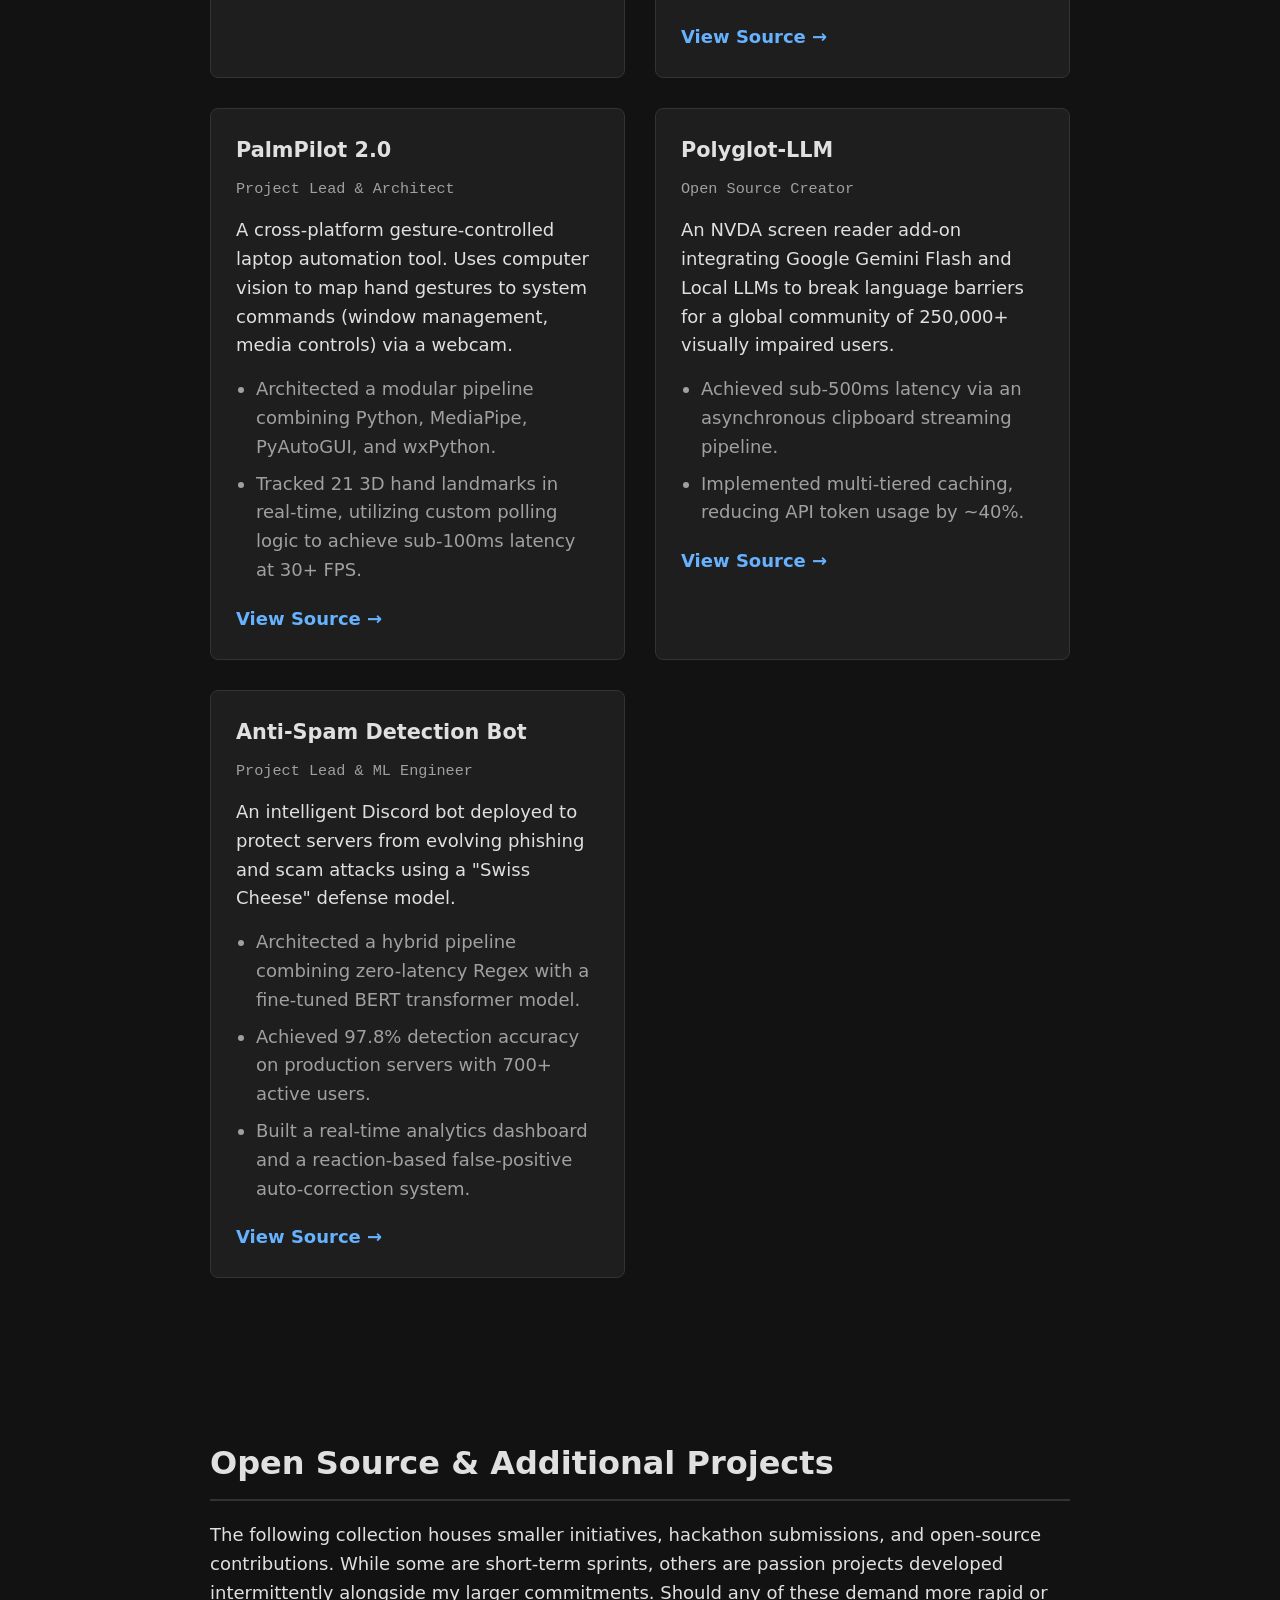
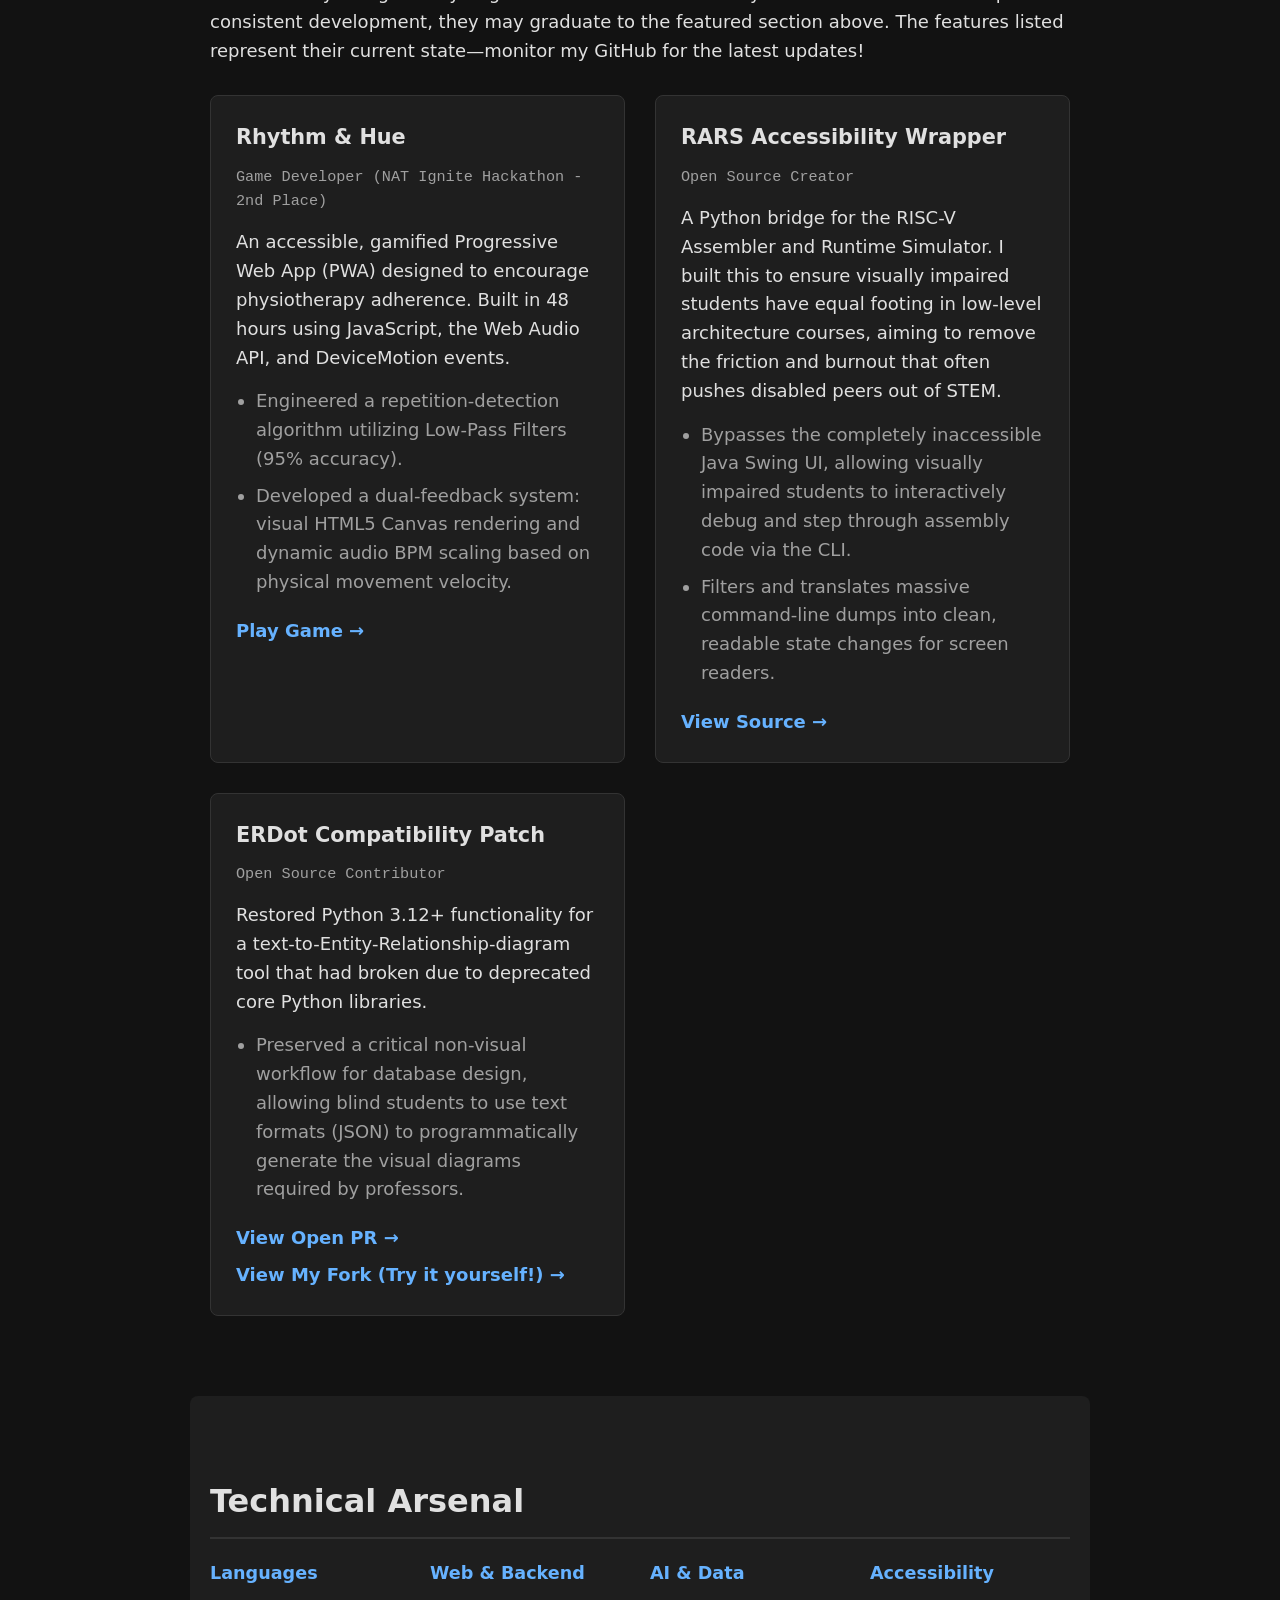
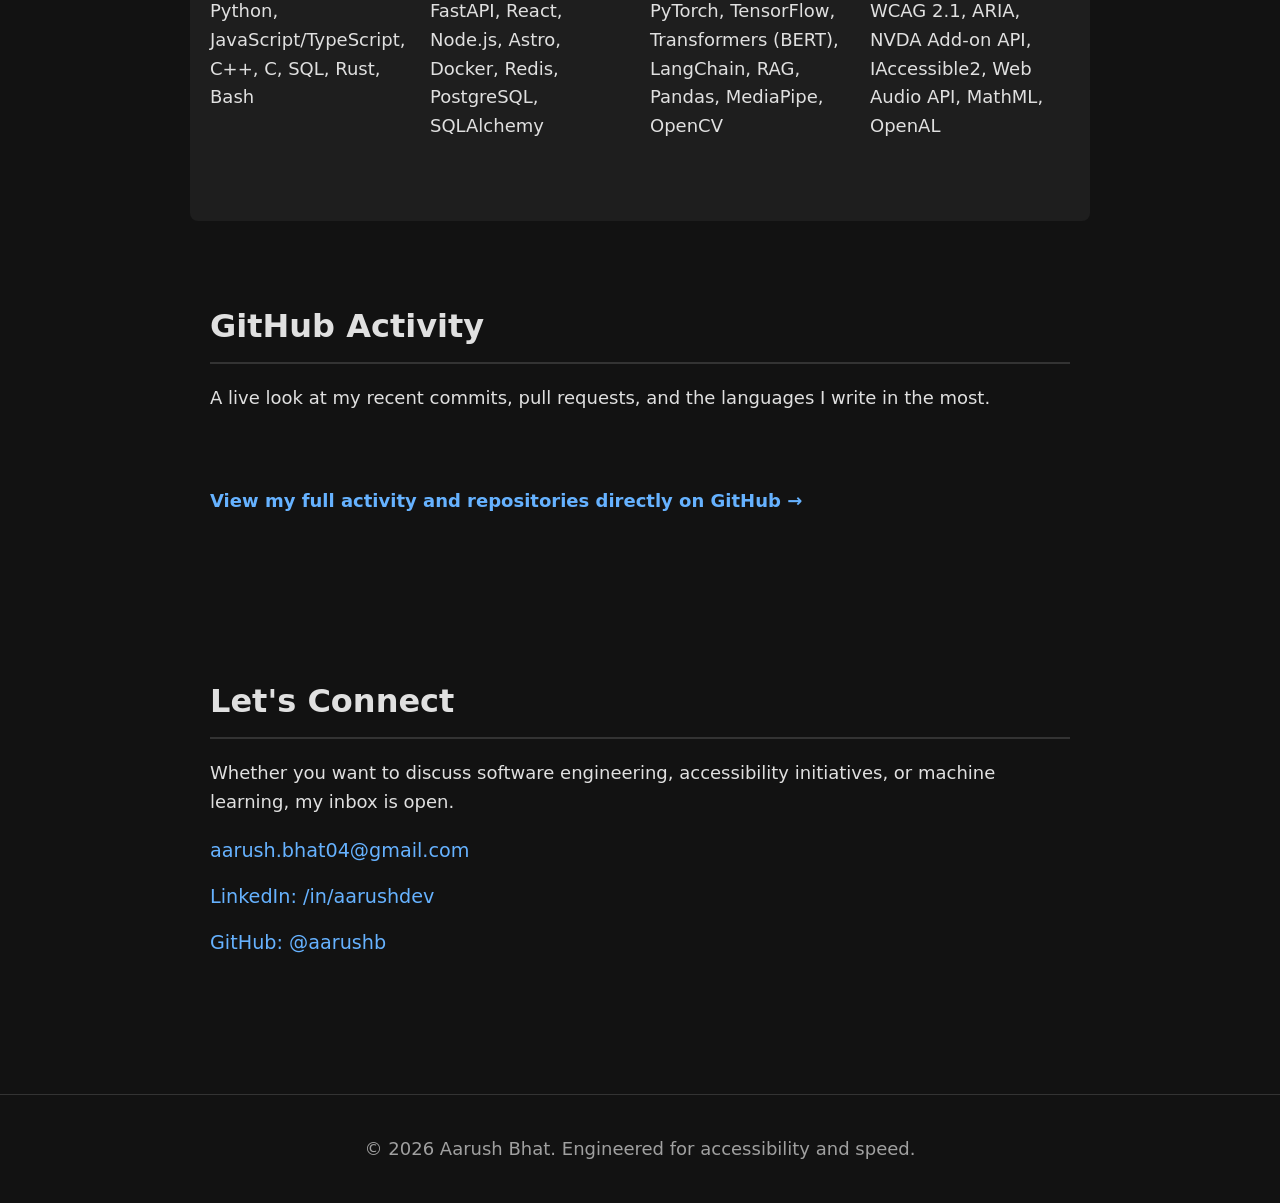
==== commit f5cb25a7: "Fix: add accessible version of stats tracker chart" ====
--- a/index.html
+++ b/index.html
@@ -160,7 +160,7 @@
                     <h3>RARS Accessibility Wrapper</h3>
                     <p class="role">Open Source Creator</p>
                     <p>
-                        A Python bridge for the RISC-V Assembler and Runtime Simulator. Built out of necessity to ensure I had equal footing in my low-level architecture courses.
+                        A Python bridge for the RISC-V Assembler and Runtime Simulator. I built this to ensure visually impaired students have equal footing in low-level architecture courses, aiming to remove the friction and burnout that often pushes disabled peers out of STEM.
                     </p>
                     <ul>
                         <li>Bypasses the completely inaccessible Java Swing UI, allowing visually impaired students to interactively debug and step through assembly code via the CLI.</li>
@@ -182,7 +182,9 @@
                         <li>Preserved a critical non-visual workflow for database design, allowing blind students to use text formats (JSON) to programmatically generate the visual diagrams required by professors.</li>
                     </ul>
                     <div class="card-links">
-                        <a href="https://github.com/ehne/ERDot/pull/17" target="_blank" rel="noopener noreferrer" aria-label="View ERDot Pull Request on GitHub">View Pull Request &rarr;</a>
+                        <a href="https://github.com/ehne/ERDot/pull/17" target="_blank" rel="noopener noreferrer" aria-label="View ERDot Pull Request on GitHub" style="display:inline-block; margin-bottom: 8px;">View Open PR &rarr;</a>
+                        <br>
+                        <a href="https://github.com/Aarushb/ERDot" target="_blank" rel="noopener noreferrer" aria-label="View Aarush's ERDot Fork">View My Fork (Try it yourself!) &rarr;</a>
                     </div>
                 </article>
             </div>
@@ -211,18 +213,29 @@
             </div>
         </section>
 
-        <!-- GITHUB STATS SECTION -->
+        <!-- GITHUB STATS SECTION (ACCESSIBILITY OPTIMIZED VIA JS FETCH) -->
         <section id="github-stats" class="container section">
             <h2>GitHub Activity</h2>
             <p>A live look at my recent commits, pull requests, and the languages I write in the most.</p>
-            <div style="display: flex; flex-wrap: wrap; gap: 20px; margin-top: 25px;">
-                <a href="https://github.com/aarushb" target="_blank" rel="noopener noreferrer" aria-label="Aarush's GitHub Stats">
-                    <img src="https://github-readme-stats.vercel.app/api?username=aarushb&show_icons=true&theme=radical&include_all_commits=true&count_private=true" alt="GitHub Stats Chart" style="max-width: 100%; height: auto; border-radius: 8px;">
+            
+            <!-- Live SR-only region dynamically populated by JavaScript below -->
+            <div id="sr-github-stats" aria-live="polite" style="position: absolute; width: 1px; height: 1px; padding: 0; margin: -1px; overflow: hidden; clip: rect(0, 0, 0, 0); white-space: nowrap; border: 0;">
+                Loading live GitHub stats...
+            </div>
+
+            <!-- Visual Charts hidden from screen readers, handled by the live region above -->
+            <div style="display: flex; flex-wrap: wrap; gap: 20px; margin-top: 25px;" aria-hidden="true">
+                <a href="https://github.com/aarushb" tabindex="-1">
+                    <img id="stats-img" src="https://github-readme-stats.vercel.app/api?username=aarushb&show_icons=true&theme=radical&include_all_commits=true&count_private=true" alt="" style="max-width: 100%; height: auto; border-radius: 8px;">
                 </a>
-                <a href="https://github.com/aarushb" target="_blank" rel="noopener noreferrer" aria-label="Aarush's Top Languages">
-                    <img src="https://github-readme-stats.vercel.app/api/top-langs/?username=aarushb&layout=compact&theme=radical" alt="Top Languages Chart" style="max-width: 100%; height: auto; border-radius: 8px;">
+                <a href="https://github.com/aarushb" tabindex="-1">
+                    <img id="langs-img" src="https://github-readme-stats.vercel.app/api/top-langs/?username=aarushb&layout=compact&theme=radical" alt="" style="max-width: 100%; height: auto; border-radius: 8px;">
                 </a>
             </div>
+            
+            <p style="margin-top: 20px; font-weight: bold;">
+                <a href="https://github.com/aarushb" target="_blank" rel="noopener noreferrer">View my full activity and repositories directly on GitHub &rarr;</a>
+            </p>
         </section>
 
         <!-- CONTACT SECTION -->
@@ -243,5 +256,54 @@
         </div>
     </footer>
 
+    <!-- SCRIPT FOR DYNAMIC ACCESSIBLE GITHUB STATS -->
+    <script>
+        /**
+         * This script fetches the live SVGs from github-readme-stats, 
+         * extracts the raw text nodes (which contain the real-time numbers/percentages), 
+         * and injects them cleanly into the aria-live region for screen readers.
+         */
+        async function loadAccessibleStats() {
+            try {
+                const statsUrl = document.getElementById('stats-img').src;
+                const langsUrl = document.getElementById('langs-img').src;
+
+                // Fetch both SVGs directly
+                const [statsRes, langsRes] = await Promise.all([
+                    fetch(statsUrl),
+                    fetch(langsUrl)
+                ]);
+
+                const statsSvg = await statsRes.text();
+                const langsSvg = await langsRes.text();
+
+                const parser = new DOMParser();
+                const statsDoc = parser.parseFromString(statsSvg, 'image/svg+xml');
+                const langsDoc = parser.parseFromString(langsSvg, 'image/svg+xml');
+
+                // Extract and clean all text nodes from the SVGs
+                const extractText = (doc) => {
+                    return Array.from(doc.querySelectorAll('text'))
+                        .map(t => t.textContent.trim())
+                        .filter(t => t.length > 0)
+                        .join(' ');
+                };
+
+                const statsText = extractText(statsDoc);
+                const langsText = extractText(langsDoc);
+
+                // Inject the live data into the SR-only div
+                document.getElementById('sr-github-stats').textContent = 
+                    "Live Data: " + statsText + ". " + langsText;
+            } catch (error) {
+                // Graceful fallback if the API fails or is rate-limited
+                document.getElementById('sr-github-stats').textContent = 
+                    "Live GitHub stats available at github.com/aarushb";
+            }
+        }
+        
+        // Run on load
+        loadAccessibleStats();
+    </script>
 </body>
 </html>
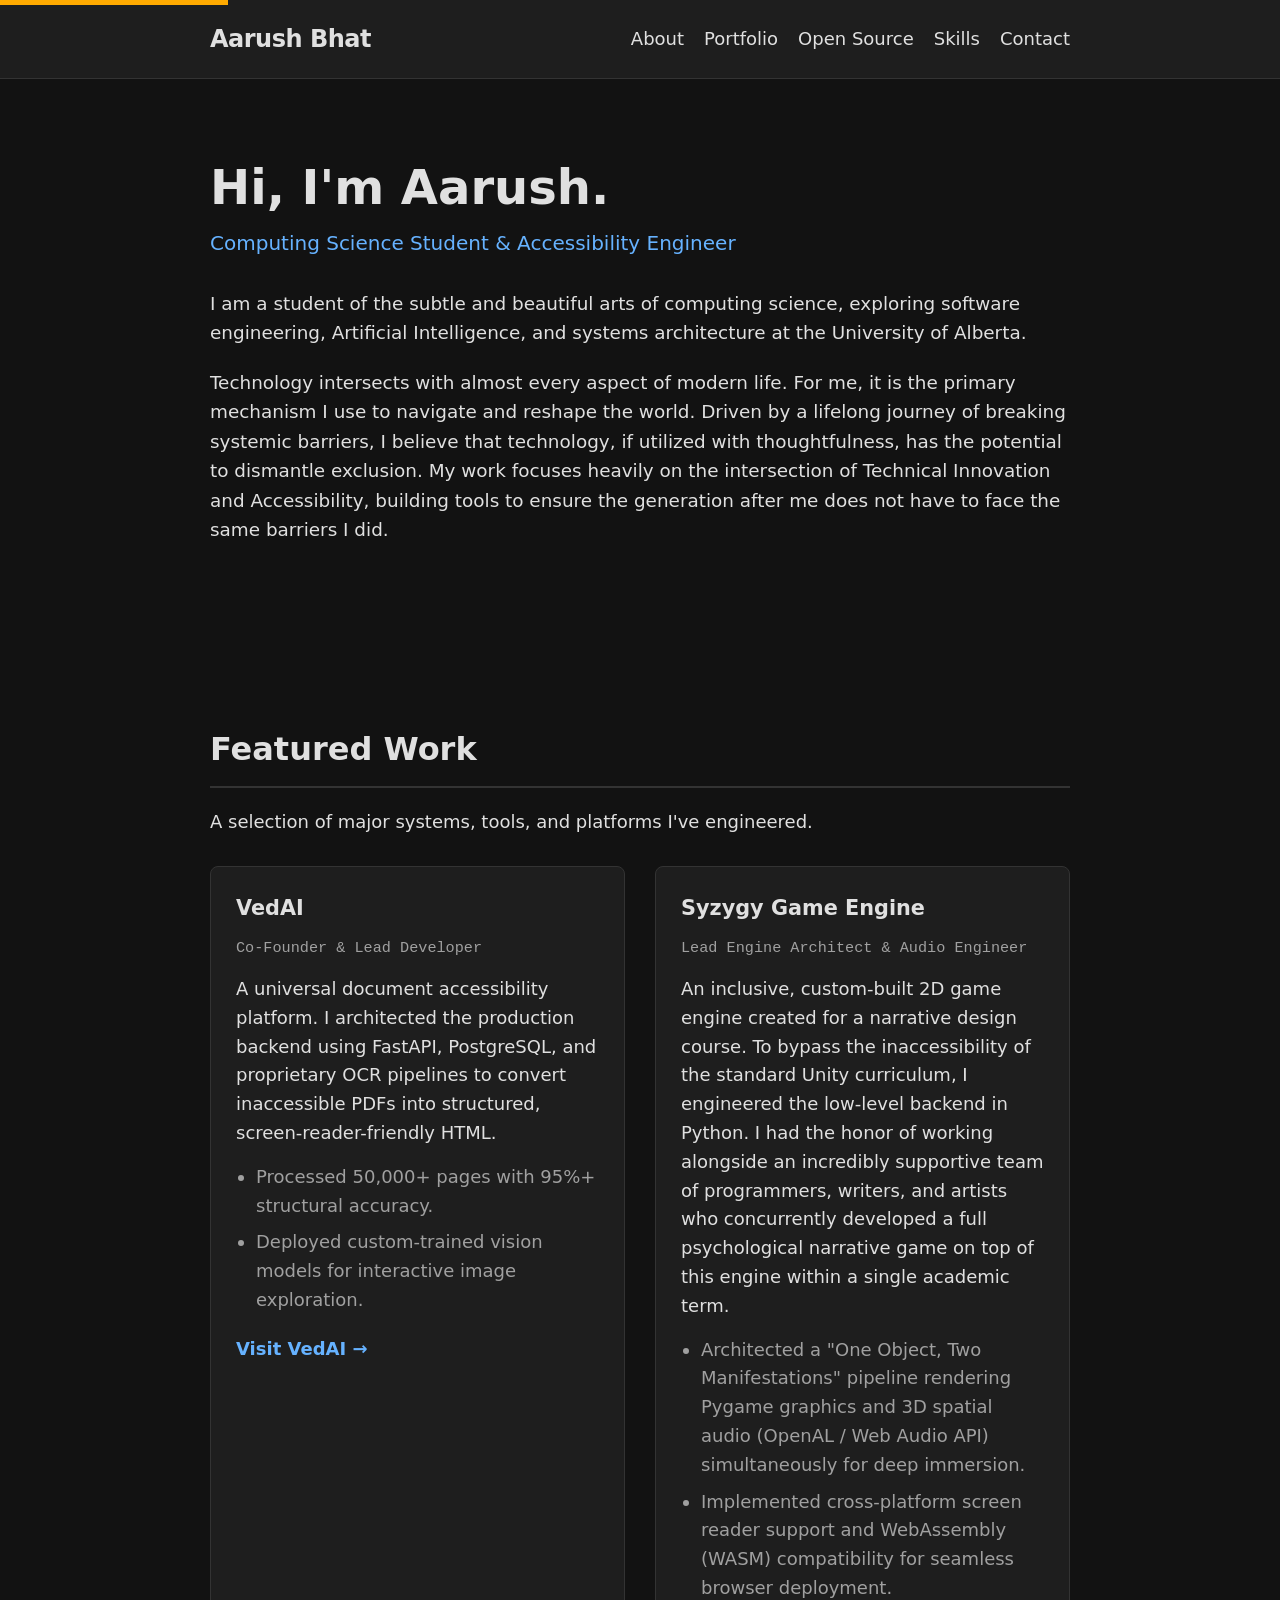
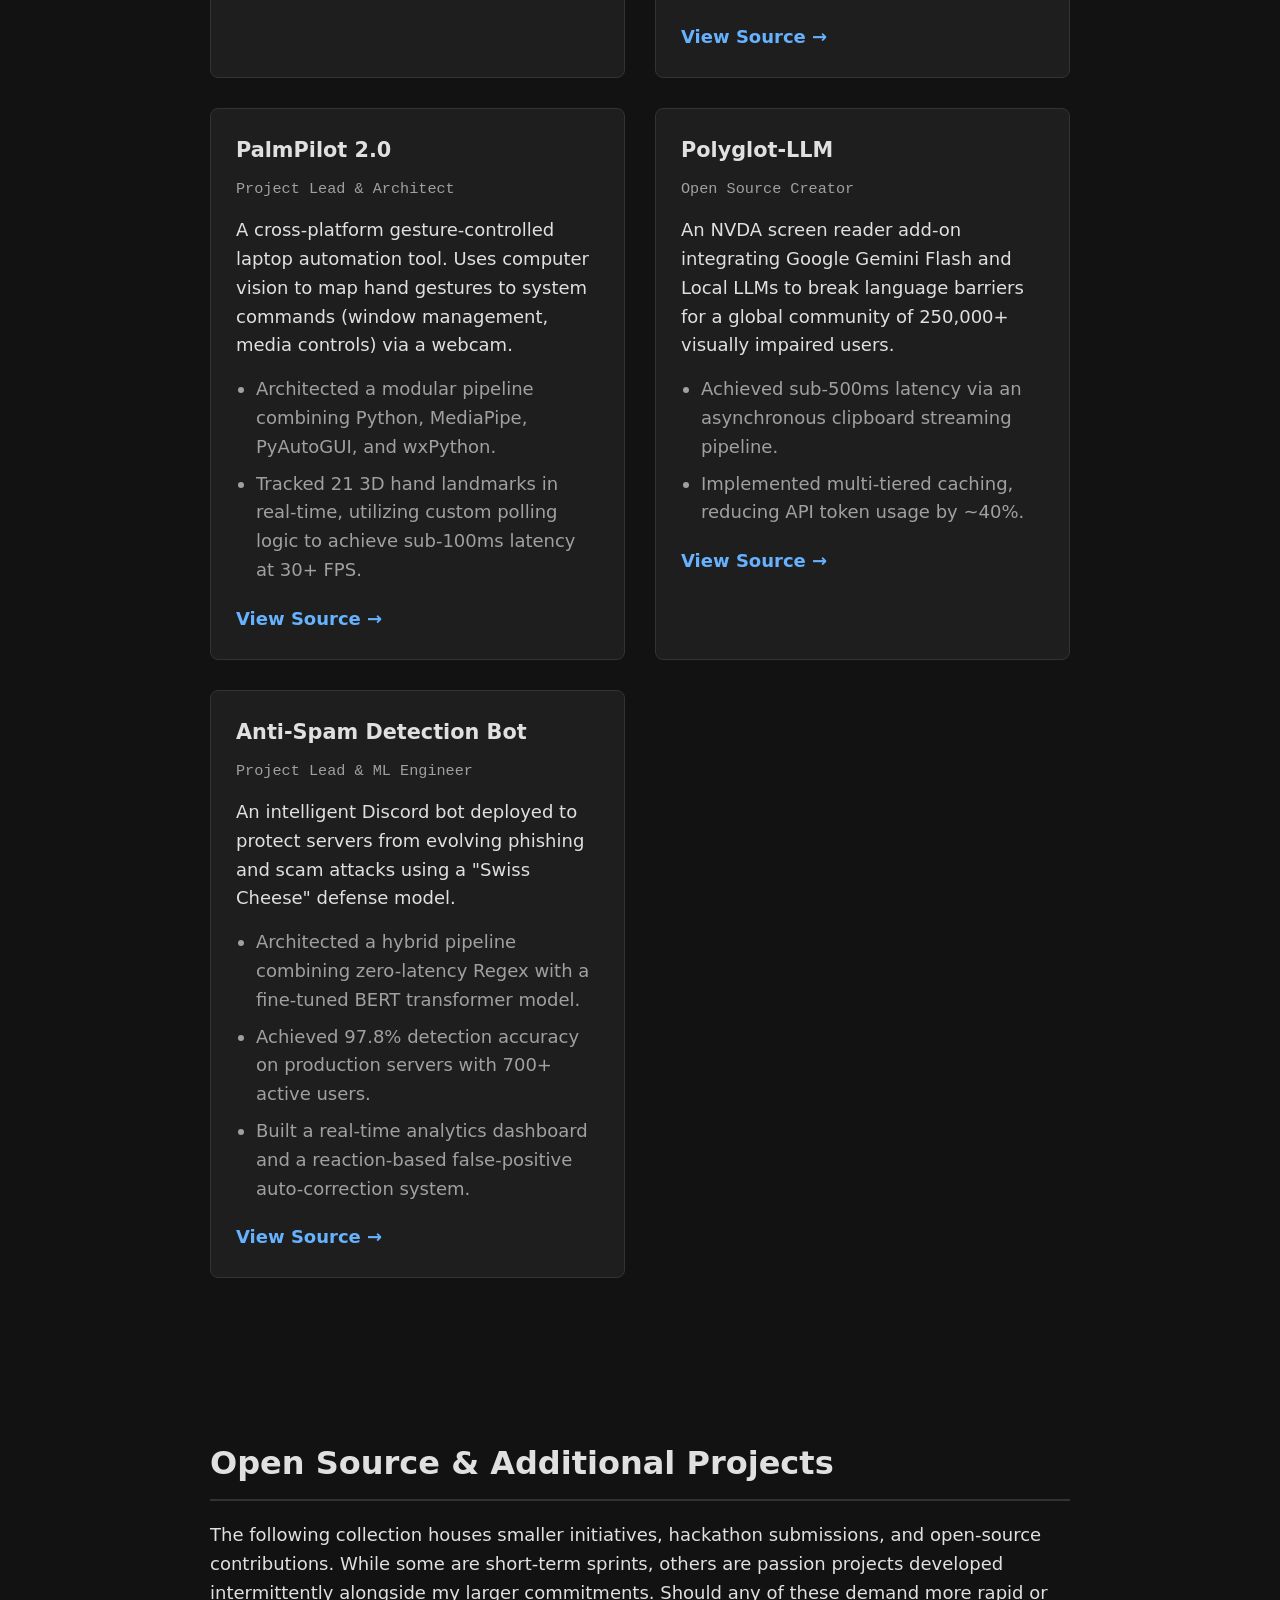
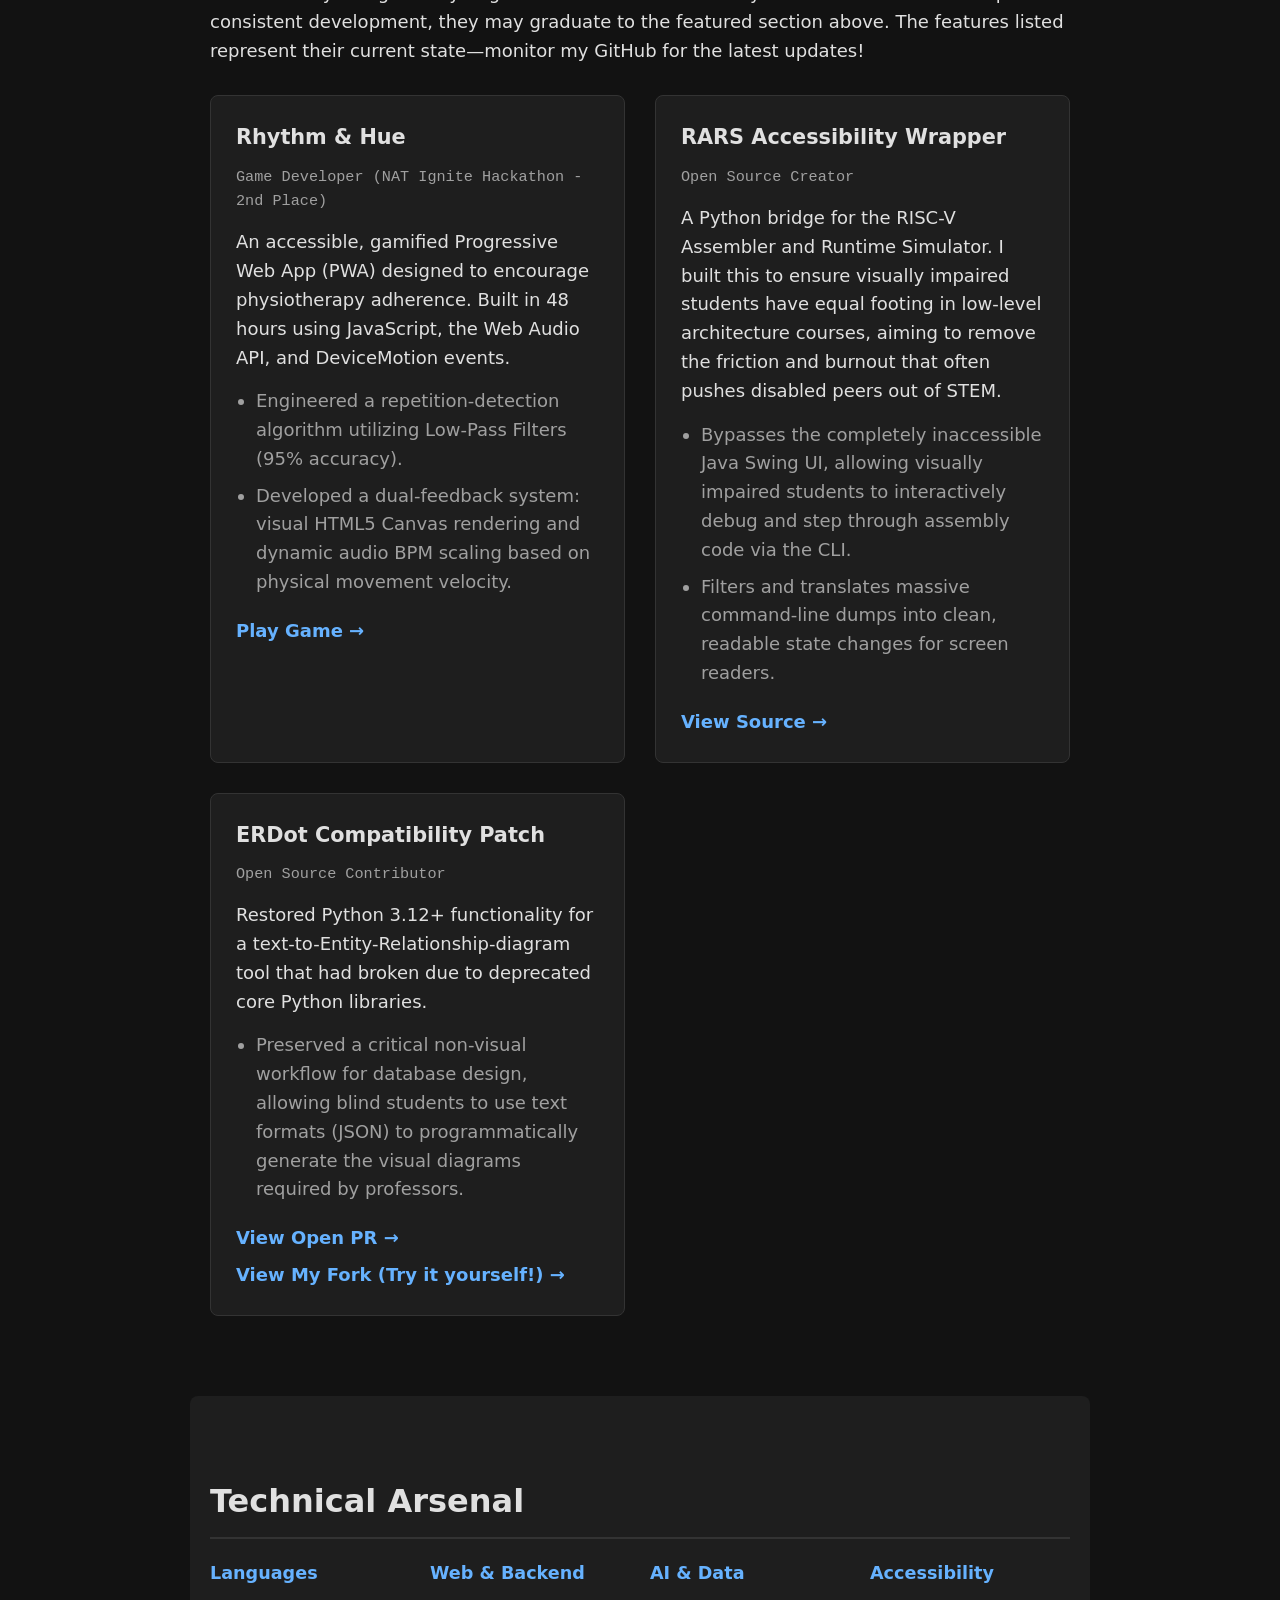
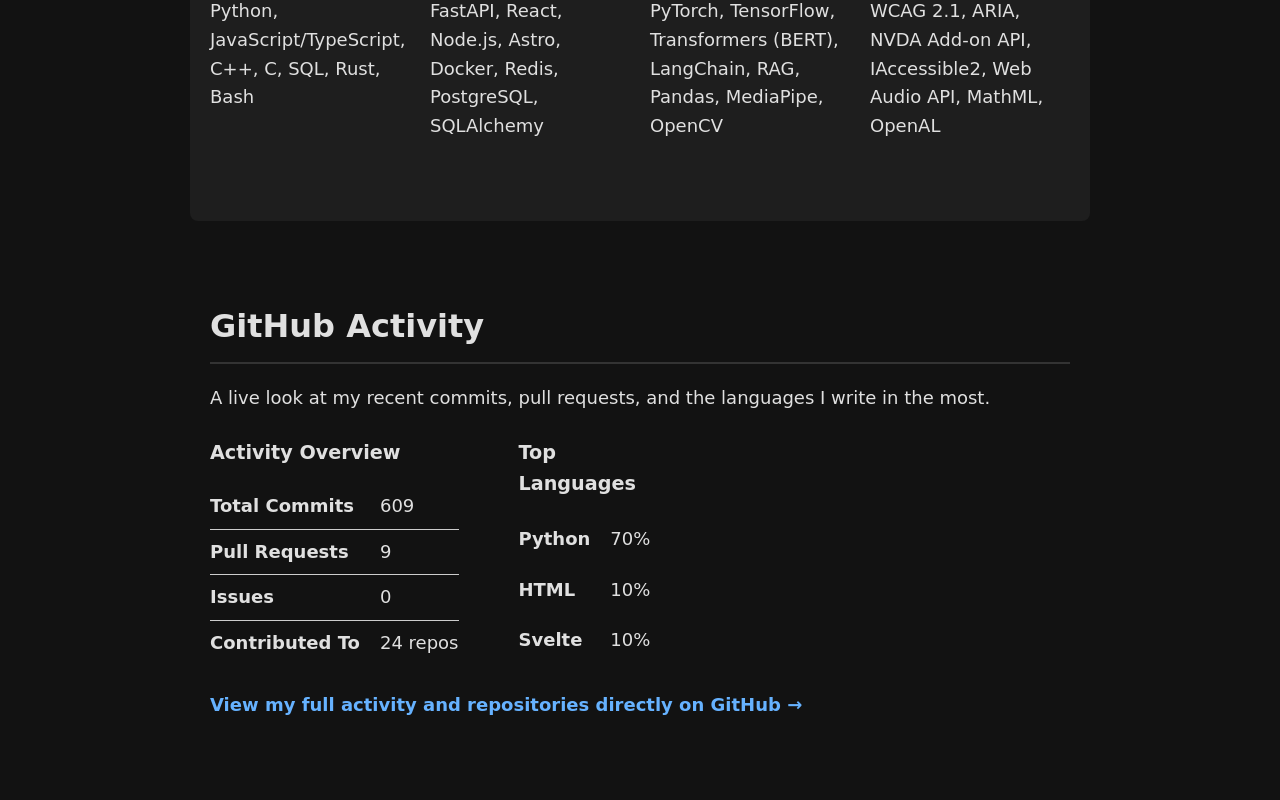
==== commit 81f72e2a: "Feat: live gh stats tracker, ci to update daily" ====
--- a/index.html
+++ b/index.html
@@ -213,97 +213,61 @@
             </div>
         </section>
 
-        <!-- GITHUB STATS SECTION (ACCESSIBILITY OPTIMIZED VIA JS FETCH) -->
-        <section id="github-stats" class="container section">
+<section id="github-stats" class="container section">
             <h2>GitHub Activity</h2>
             <p>A live look at my recent commits, pull requests, and the languages I write in the most.</p>
             
-            <!-- Live SR-only region dynamically populated by JavaScript below -->
-            <div id="sr-github-stats" aria-live="polite" style="position: absolute; width: 1px; height: 1px; padding: 0; margin: -1px; overflow: hidden; clip: rect(0, 0, 0, 0); white-space: nowrap; border: 0;">
-                Loading live GitHub stats...
-            </div>
-
-            <!-- Visual Charts hidden from screen readers, handled by the live region above -->
-            <div style="display: flex; flex-wrap: wrap; gap: 20px; margin-top: 25px;" aria-hidden="true">
-                <a href="https://github.com/aarushb" tabindex="-1">
-                    <img id="stats-img" src="https://github-readme-stats.vercel.app/api?username=aarushb&show_icons=true&theme=radical&include_all_commits=true&count_private=true" alt="" style="max-width: 100%; height: auto; border-radius: 8px;">
-                </a>
-                <a href="https://github.com/aarushb" tabindex="-1">
-                    <img id="langs-img" src="https://github-readme-stats.vercel.app/api/top-langs/?username=aarushb&layout=compact&theme=radical" alt="" style="max-width: 100%; height: auto; border-radius: 8px;">
-                </a>
-            </div>
-            
-            <p style="margin-top: 20px; font-weight: bold;">
+            <div id="github-stats-container" aria-live="polite" style="margin-top: 25px;">
+                <p>Loading GitHub stats...</p>
+            </div>
+            
+            <p style="margin-top: 25px; font-weight: bold;">
                 <a href="https://github.com/aarushb" target="_blank" rel="noopener noreferrer">View my full activity and repositories directly on GitHub &rarr;</a>
             </p>
         </section>
 
-        <!-- CONTACT SECTION -->
-        <section id="contact" class="container section">
-            <h2>Let's Connect</h2>
-            <p>Whether you want to discuss software engineering, accessibility initiatives, or machine learning, my inbox is open.</p>
-            <ul class="contact-list">
-                <li><a href="mailto:aarush.bhat04@gmail.com">aarush.bhat04@gmail.com</a></li>
-                <li><a href="https://linkedin.com/in/aarushdev" target="_blank" rel="noopener noreferrer">LinkedIn: /in/aarushdev</a></li>
-                <li><a href="https://github.com/aarushb" target="_blank" rel="noopener noreferrer">GitHub: @aarushb</a></li>
-            </ul>
-        </section>
-    </main>
-
-    <footer class="site-footer">
-        <div class="container">
-            <p>&copy; 2026 Aarush Bhat. Engineered for accessibility and speed.</p>
-        </div>
-    </footer>
-
-    <!-- SCRIPT FOR DYNAMIC ACCESSIBLE GITHUB STATS -->
-    <script>
-        /**
-         * This script fetches the live SVGs from github-readme-stats, 
-         * extracts the raw text nodes (which contain the real-time numbers/percentages), 
-         * and injects them cleanly into the aria-live region for screen readers.
-         */
+<script>
         async function loadAccessibleStats() {
+            const container = document.getElementById('github-stats-container');
             try {
-                const statsUrl = document.getElementById('stats-img').src;
-                const langsUrl = document.getElementById('langs-img').src;
-
-                // Fetch both SVGs directly
-                const [statsRes, langsRes] = await Promise.all([
-                    fetch(statsUrl),
-                    fetch(langsUrl)
-                ]);
-
-                const statsSvg = await statsRes.text();
-                const langsSvg = await langsRes.text();
-
-                const parser = new DOMParser();
-                const statsDoc = parser.parseFromString(statsSvg, 'image/svg+xml');
-                const langsDoc = parser.parseFromString(langsSvg, 'image/svg+xml');
-
-                // Extract and clean all text nodes from the SVGs
-                const extractText = (doc) => {
-                    return Array.from(doc.querySelectorAll('text'))
-                        .map(t => t.textContent.trim())
-                        .filter(t => t.length > 0)
-                        .join(' ');
-                };
-
-                const statsText = extractText(statsDoc);
-                const langsText = extractText(langsDoc);
-
-                // Inject the live data into the SR-only div
-                document.getElementById('sr-github-stats').textContent = 
-                    "Live Data: " + statsText + ". " + langsText;
+                // Fetch the static JSON file generated by the Python script
+                const res = await fetch('./github-stats.json'); 
+                if (!res.ok) throw new Error('Stats file not found');
+                const data = await res.json();
+
+                // Format the languages array into table rows
+                const languageRows = data.languages.map(lang => 
+                    `<tr><th scope="row" style="padding: 8px 20px 8px 0;">${lang.name}</th><td style="padding: 8px 0;">${lang.percentage}%</td></tr>`
+                ).join('');
+
+                // Build structured tables for screen readers and visual users alike
+                container.innerHTML = `
+                    <div style="display: flex; flex-wrap: wrap; gap: 60px;">
+                        <table style="text-align: left; border-collapse: collapse;">
+                            <caption style="text-align: left; font-size: 1.2rem; font-weight: bold; margin-bottom: 15px;">Activity Overview</caption>
+                            <tbody>
+                                <tr><th scope="row" style="padding: 8px 20px 8px 0; border-bottom: 1px solid #ccc;">Total Commits</th><td style="padding: 8px 0; border-bottom: 1px solid #ccc;">${data.commits}</td></tr>
+                                <tr><th scope="row" style="padding: 8px 20px 8px 0; border-bottom: 1px solid #ccc;">Pull Requests</th><td style="padding: 8px 0; border-bottom: 1px solid #ccc;">${data.prs}</td></tr>
+                                <tr><th scope="row" style="padding: 8px 20px 8px 0; border-bottom: 1px solid #ccc;">Issues</th><td style="padding: 8px 0; border-bottom: 1px solid #ccc;">${data.issues}</td></tr>
+                                <tr><th scope="row" style="padding: 8px 20px 8px 0;">Contributed To</th><td style="padding: 8px 0;">${data.contributedTo} repos</td></tr>
+                            </tbody>
+                        </table>
+
+                        <table style="text-align: left; border-collapse: collapse;">
+                            <caption style="text-align: left; font-size: 1.2rem; font-weight: bold; margin-bottom: 15px;">Top Languages</caption>
+                            <tbody>
+                                ${languageRows}
+                            </tbody>
+                        </table>
+                    </div>
+                `;
             } catch (error) {
-                // Graceful fallback if the API fails or is rate-limited
-                document.getElementById('sr-github-stats').textContent = 
-                    "Live GitHub stats available at github.com/aarushb";
+                // Graceful fallback if the file hasn't been generated yet
+                container.innerHTML = "<p>Detailed GitHub stats are currently unavailable. Please follow the link below to view my activity directly on GitHub.</p>";
+                console.error("Stats generation error:", error);
             }
         }
         
-        // Run on load
         loadAccessibleStats();
     </script>
-</body>
 </html>
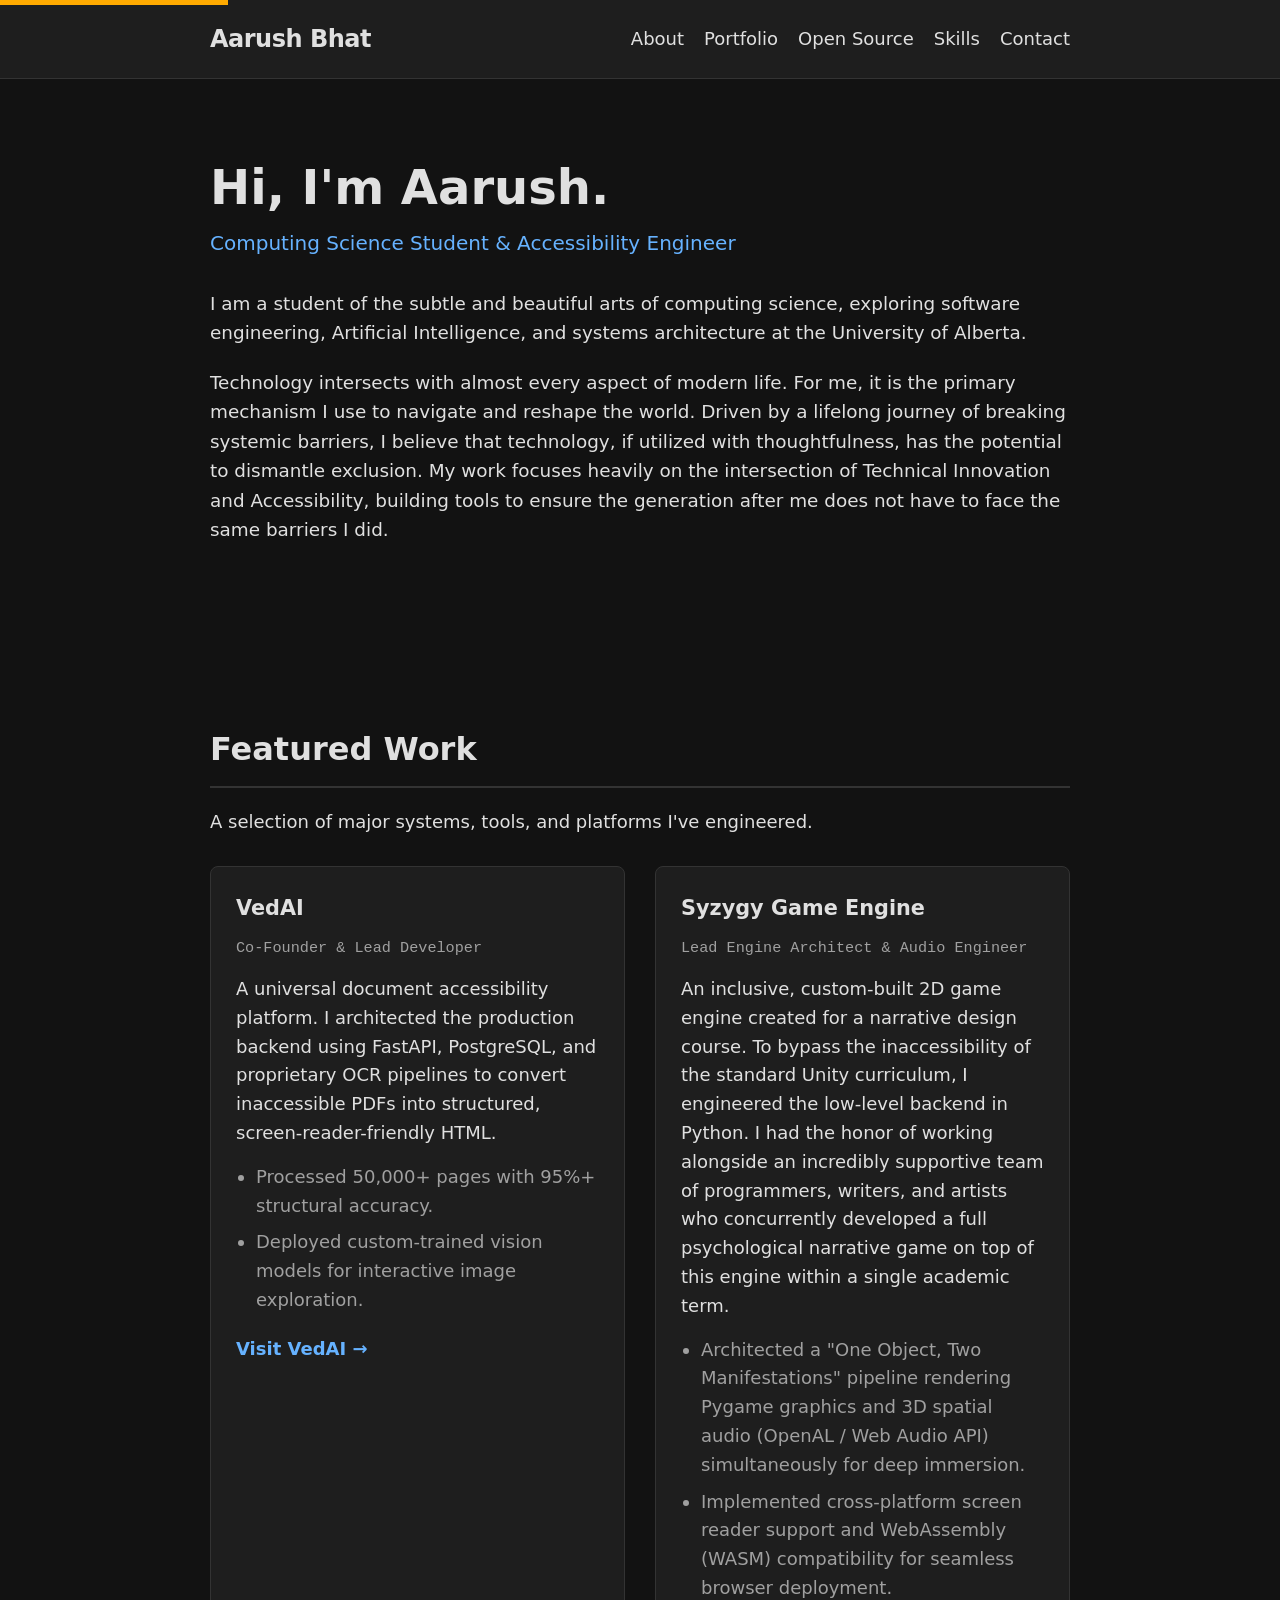
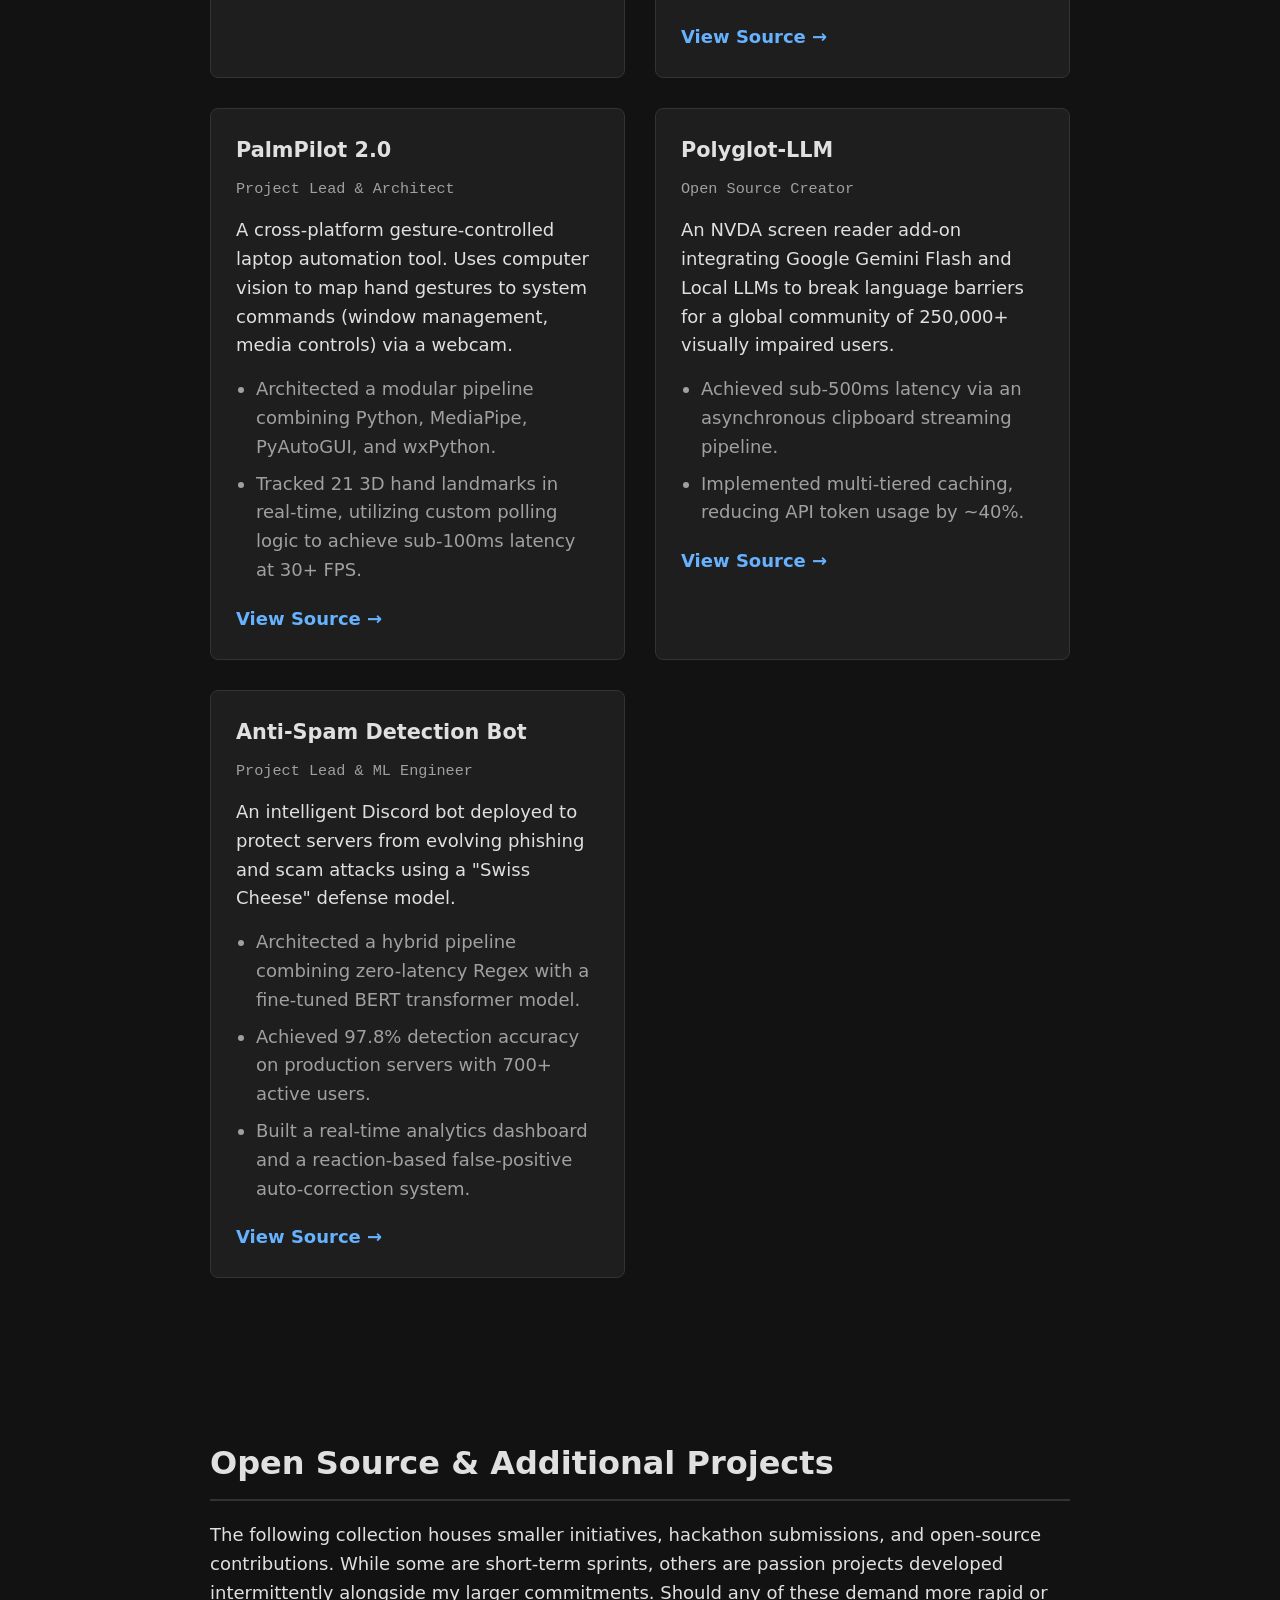
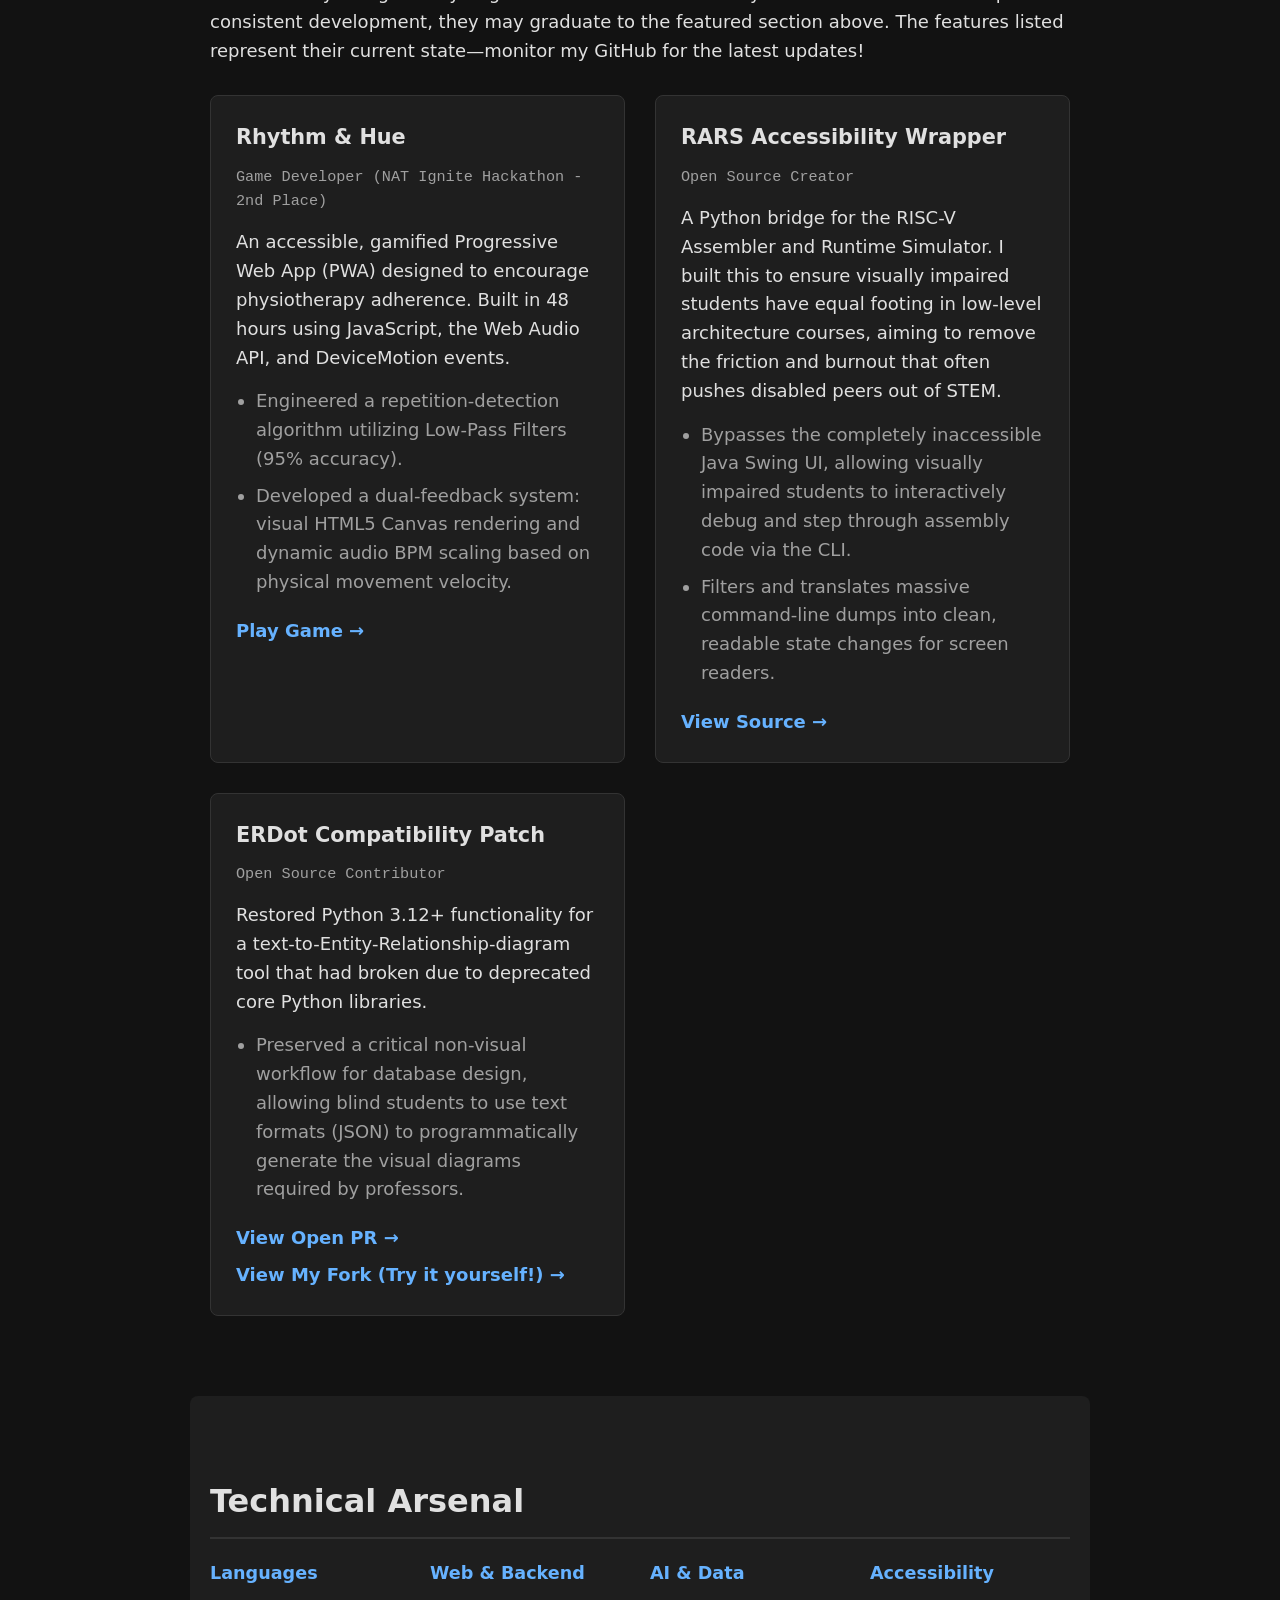
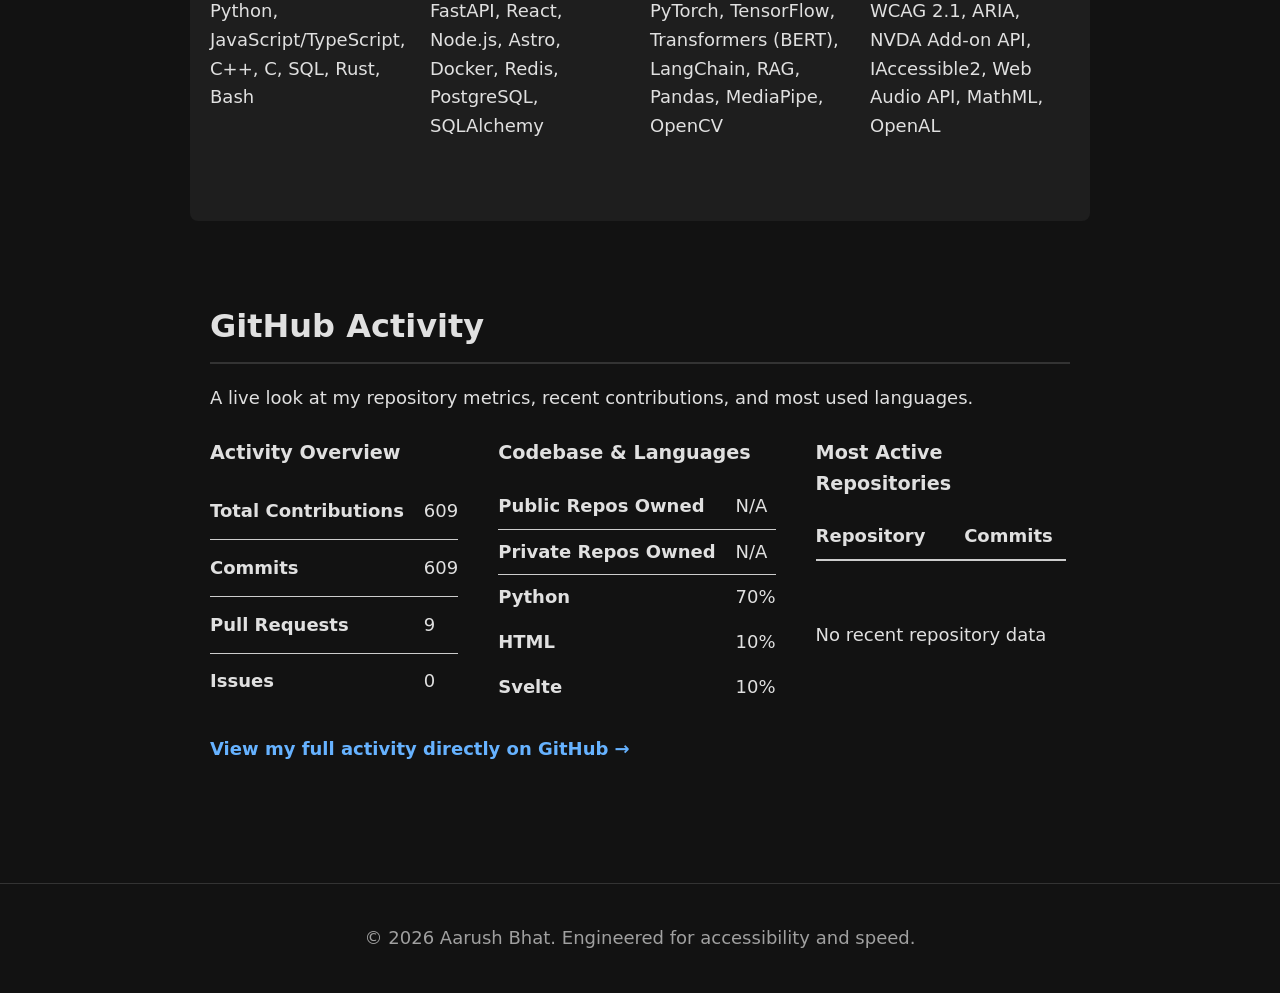
==== commit 49080156: "UI: add detailed stats table to frontend" ====
--- a/index.html
+++ b/index.html
@@ -215,54 +215,86 @@
 
 <section id="github-stats" class="container section">
             <h2>GitHub Activity</h2>
-            <p>A live look at my recent commits, pull requests, and the languages I write in the most.</p>
+            <p>A live look at my repository metrics, recent contributions, and most used languages.</p>
             
             <div id="github-stats-container" aria-live="polite" style="margin-top: 25px;">
                 <p>Loading GitHub stats...</p>
             </div>
             
             <p style="margin-top: 25px; font-weight: bold;">
-                <a href="https://github.com/aarushb" target="_blank" rel="noopener noreferrer">View my full activity and repositories directly on GitHub &rarr;</a>
+                <a href="https://github.com/aarushb" target="_blank" rel="noopener noreferrer">View my full activity directly on GitHub &rarr;</a>
             </p>
         </section>
 
-<script>
+    </main>
+
+    <footer class="site-footer">
+        <div class="container">
+            <p>&copy; 2026 Aarush Bhat. Engineered for accessibility and speed.</p>
+        </div>
+    </footer>
+
+    <script>
         async function loadAccessibleStats() {
             const container = document.getElementById('github-stats-container');
             try {
-                // Fetch the static JSON file generated by the Python script
                 const res = await fetch('./github-stats.json'); 
                 if (!res.ok) throw new Error('Stats file not found');
                 const data = await res.json();
 
-                // Format the languages array into table rows
-                const languageRows = data.languages.map(lang => 
+                // Format the languages array
+                const languageRows = data.languages ? data.languages.map(lang => 
                     `<tr><th scope="row" style="padding: 8px 20px 8px 0;">${lang.name}</th><td style="padding: 8px 0;">${lang.percentage}%</td></tr>`
-                ).join('');
-
-                // Build structured tables for screen readers and visual users alike
+                ).join('') : '<tr><td colspan="2">No language data</td></tr>';
+
+                // Format the top repositories array
+                const topReposRows = data.topRepositories && data.topRepositories.length > 0 ? data.topRepositories.map(repo => 
+                    `<tr><th scope="row" style="padding: 8px 20px 8px 0; font-weight: normal;">${repo.name}</th><td style="padding: 8px 0;">${repo.commits}</td></tr>`
+                ).join('') : '<tr><td colspan="2">No recent repository data</td></tr>';
+
+                // Fallbacks for the new data points in case the old JSON is still cached
+                const totalContribs = data.totalContributions || data.commits;
+                const publicRepos = data.ownedRepos ? data.ownedRepos.public : 'N/A';
+                const privateRepos = data.ownedRepos ? data.ownedRepos.private : 'N/A';
+
                 container.innerHTML = `
-                    <div style="display: flex; flex-wrap: wrap; gap: 60px;">
-                        <table style="text-align: left; border-collapse: collapse;">
+                    <div style="display: flex; flex-wrap: wrap; gap: 40px; margin-top: 20px;">
+                        
+                        <table style="text-align: left; border-collapse: collapse; min-width: 200px;">
                             <caption style="text-align: left; font-size: 1.2rem; font-weight: bold; margin-bottom: 15px;">Activity Overview</caption>
                             <tbody>
-                                <tr><th scope="row" style="padding: 8px 20px 8px 0; border-bottom: 1px solid #ccc;">Total Commits</th><td style="padding: 8px 0; border-bottom: 1px solid #ccc;">${data.commits}</td></tr>
+                                <tr><th scope="row" style="padding: 8px 20px 8px 0; border-bottom: 1px solid #ccc;">Total Contributions</th><td style="padding: 8px 0; border-bottom: 1px solid #ccc;">${totalContribs}</td></tr>
+                                <tr><th scope="row" style="padding: 8px 20px 8px 0; border-bottom: 1px solid #ccc;">Commits</th><td style="padding: 8px 0; border-bottom: 1px solid #ccc;">${data.commits}</td></tr>
                                 <tr><th scope="row" style="padding: 8px 20px 8px 0; border-bottom: 1px solid #ccc;">Pull Requests</th><td style="padding: 8px 0; border-bottom: 1px solid #ccc;">${data.prs}</td></tr>
-                                <tr><th scope="row" style="padding: 8px 20px 8px 0; border-bottom: 1px solid #ccc;">Issues</th><td style="padding: 8px 0; border-bottom: 1px solid #ccc;">${data.issues}</td></tr>
-                                <tr><th scope="row" style="padding: 8px 20px 8px 0;">Contributed To</th><td style="padding: 8px 0;">${data.contributedTo} repos</td></tr>
+                                <tr><th scope="row" style="padding: 8px 20px 8px 0;">Issues</th><td style="padding: 8px 0;">${data.issues}</td></tr>
                             </tbody>
                         </table>
 
-                        <table style="text-align: left; border-collapse: collapse;">
-                            <caption style="text-align: left; font-size: 1.2rem; font-weight: bold; margin-bottom: 15px;">Top Languages</caption>
+                        <table style="text-align: left; border-collapse: collapse; min-width: 200px;">
+                            <caption style="text-align: left; font-size: 1.2rem; font-weight: bold; margin-bottom: 15px;">Codebase & Languages</caption>
                             <tbody>
+                                <tr><th scope="row" style="padding: 8px 20px 8px 0; border-bottom: 1px solid #ccc;">Public Repos Owned</th><td style="padding: 8px 0; border-bottom: 1px solid #ccc;">${publicRepos}</td></tr>
+                                <tr><th scope="row" style="padding: 8px 20px 8px 0; border-bottom: 1px solid #ccc;">Private Repos Owned</th><td style="padding: 8px 0; border-bottom: 1px solid #ccc;">${privateRepos}</td></tr>
                                 ${languageRows}
                             </tbody>
                         </table>
+
+                        <table style="text-align: left; border-collapse: collapse; min-width: 250px;">
+                            <caption style="text-align: left; font-size: 1.2rem; font-weight: bold; margin-bottom: 15px;">Most Active Repositories</caption>
+                            <thead>
+                                <tr>
+                                    <th scope="col" style="padding: 8px 20px 8px 0; border-bottom: 2px solid #ccc;">Repository</th>
+                                    <th scope="col" style="padding: 8px 0; border-bottom: 2px solid #ccc;">Commits</th>
+                                </tr>
+                            </thead>
+                            <tbody>
+                                ${topReposRows}
+                            </tbody>
+                        </table>
+
                     </div>
                 `;
             } catch (error) {
-                // Graceful fallback if the file hasn't been generated yet
                 container.innerHTML = "<p>Detailed GitHub stats are currently unavailable. Please follow the link below to view my activity directly on GitHub.</p>";
                 console.error("Stats generation error:", error);
             }
@@ -270,4 +302,5 @@
         
         loadAccessibleStats();
     </script>
+</body>
 </html>
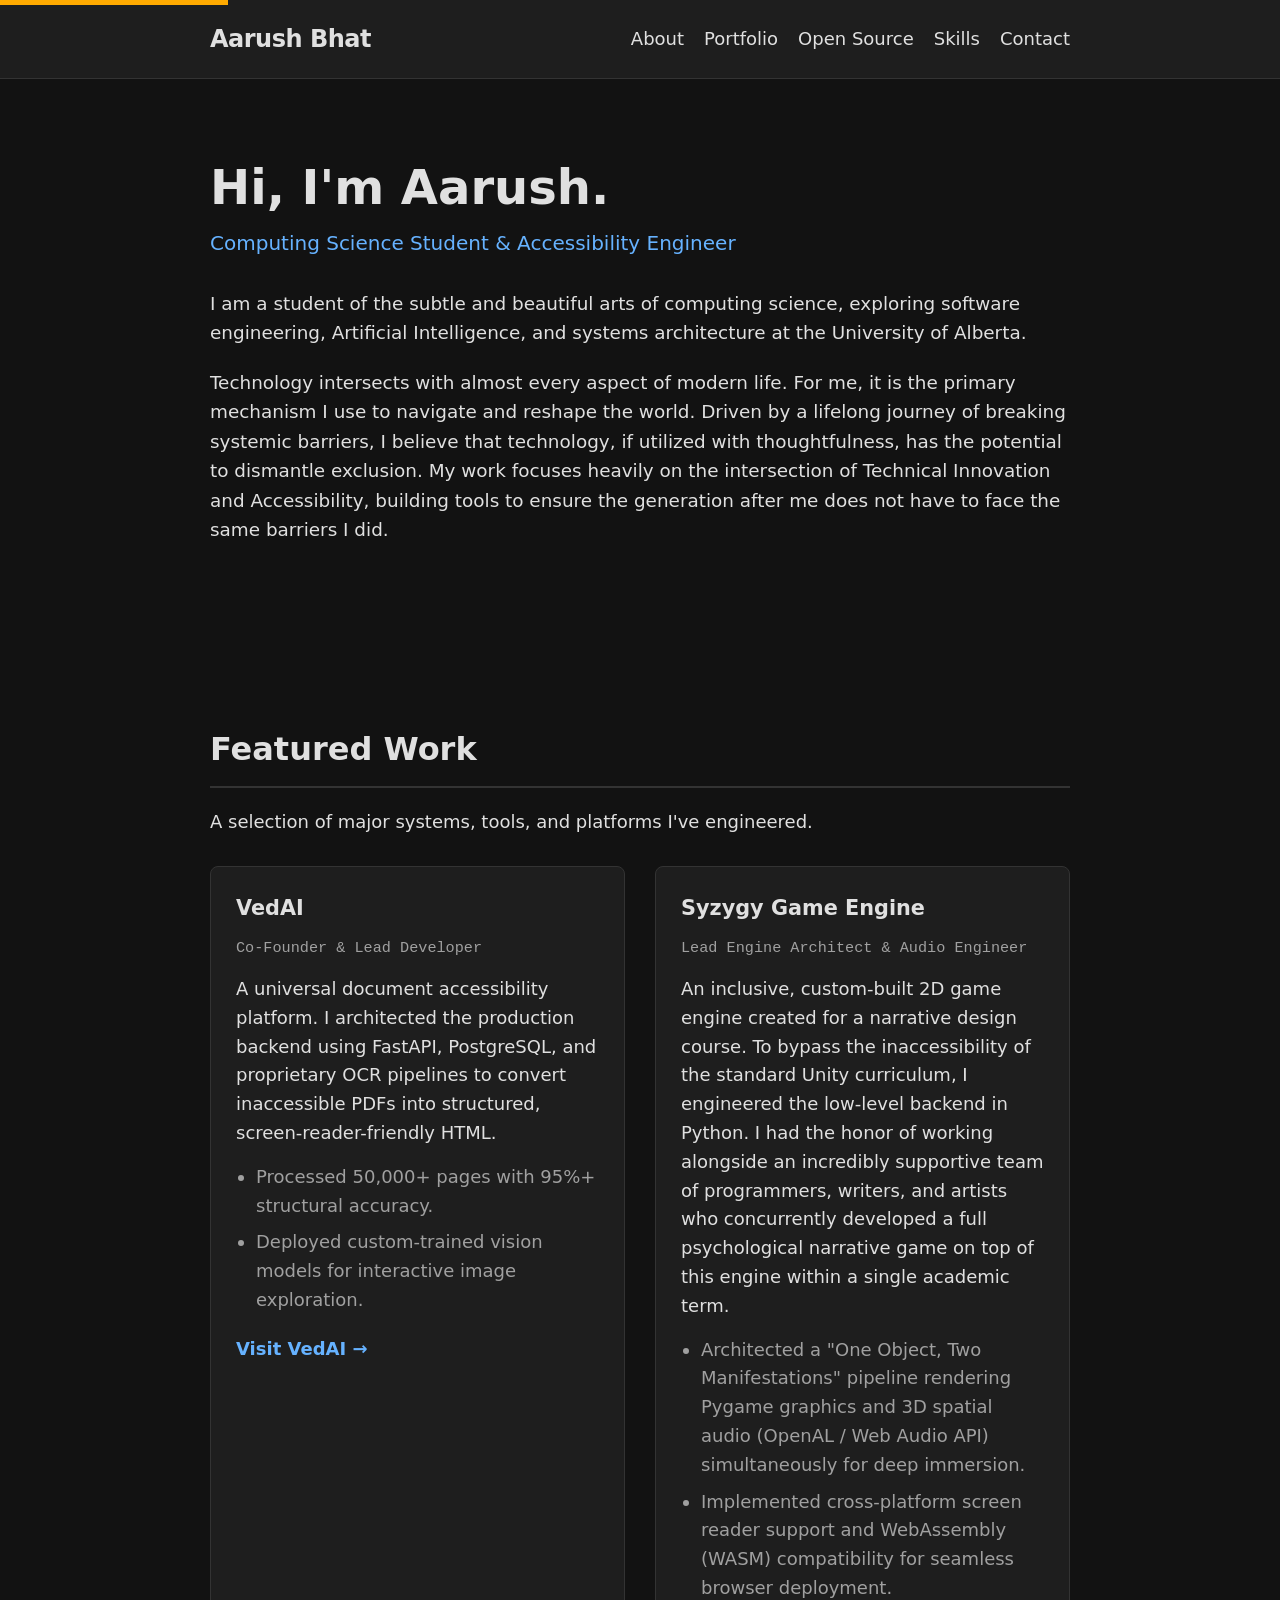
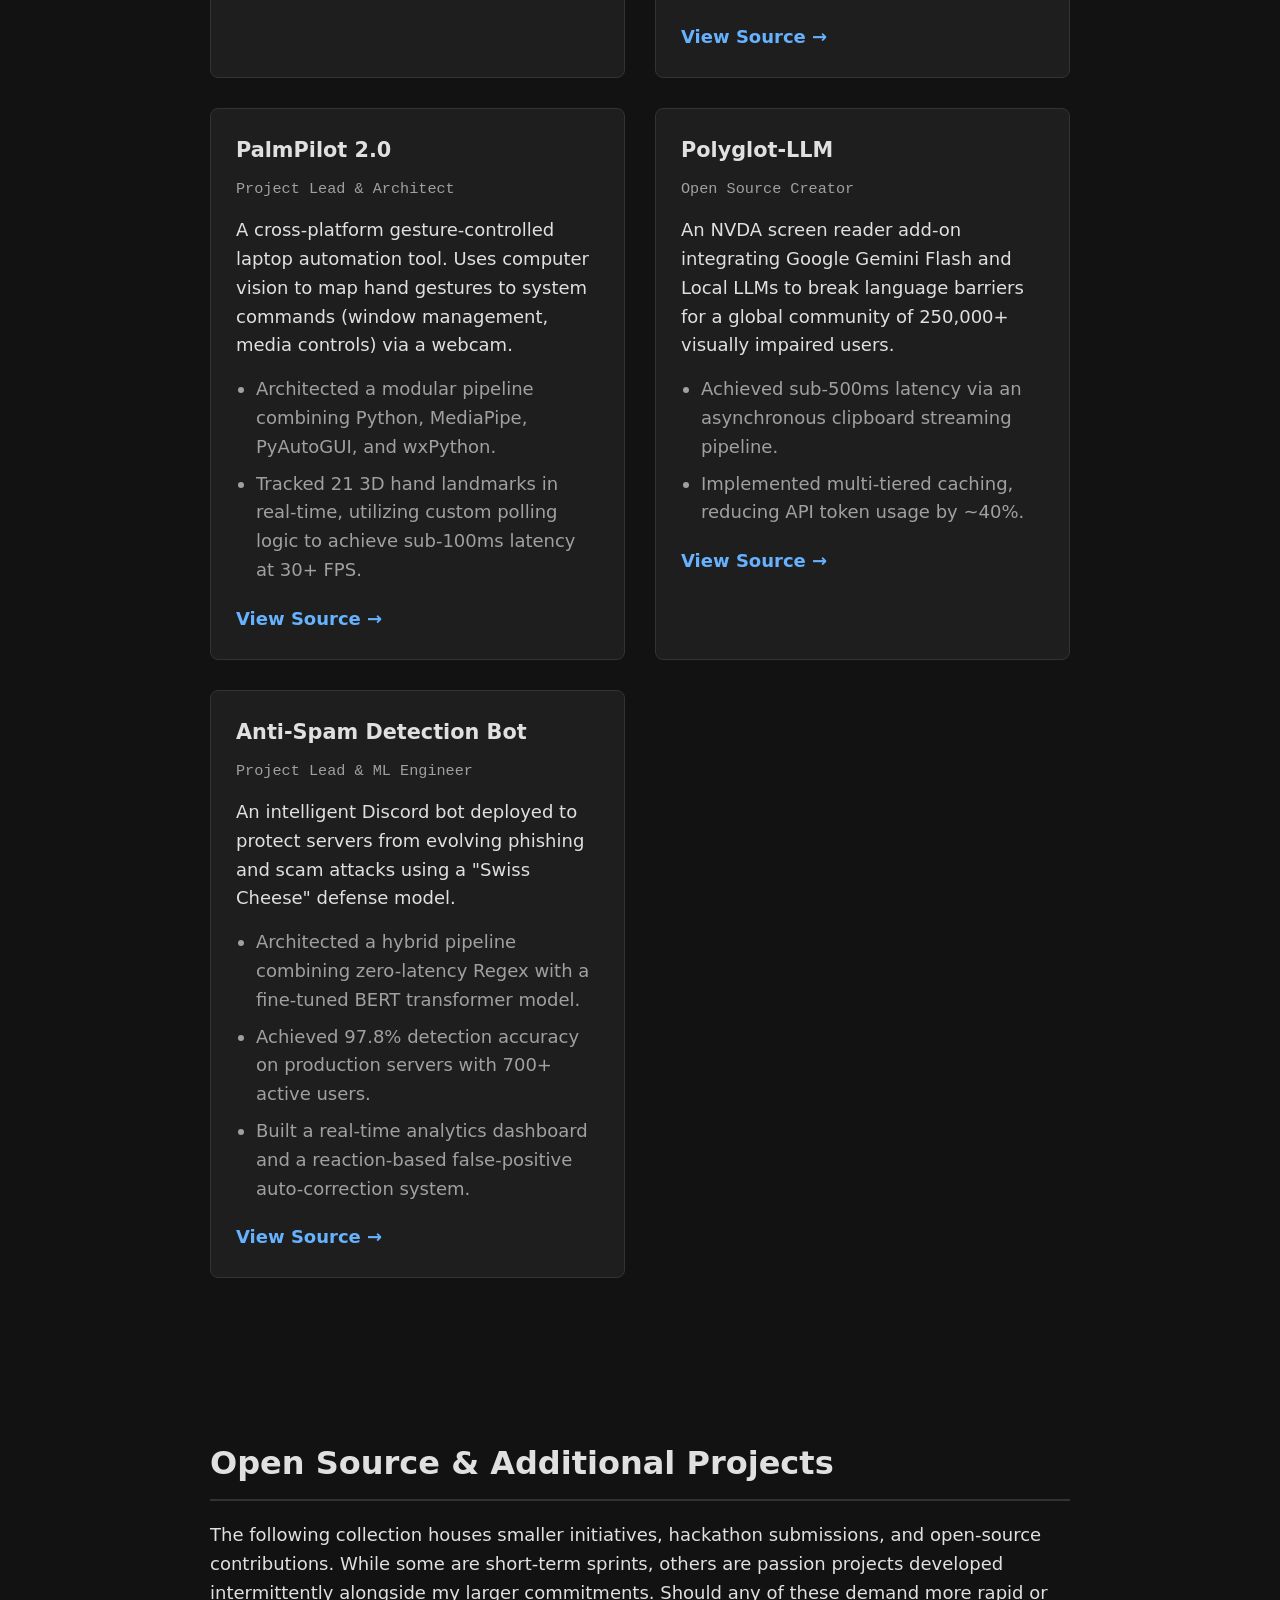
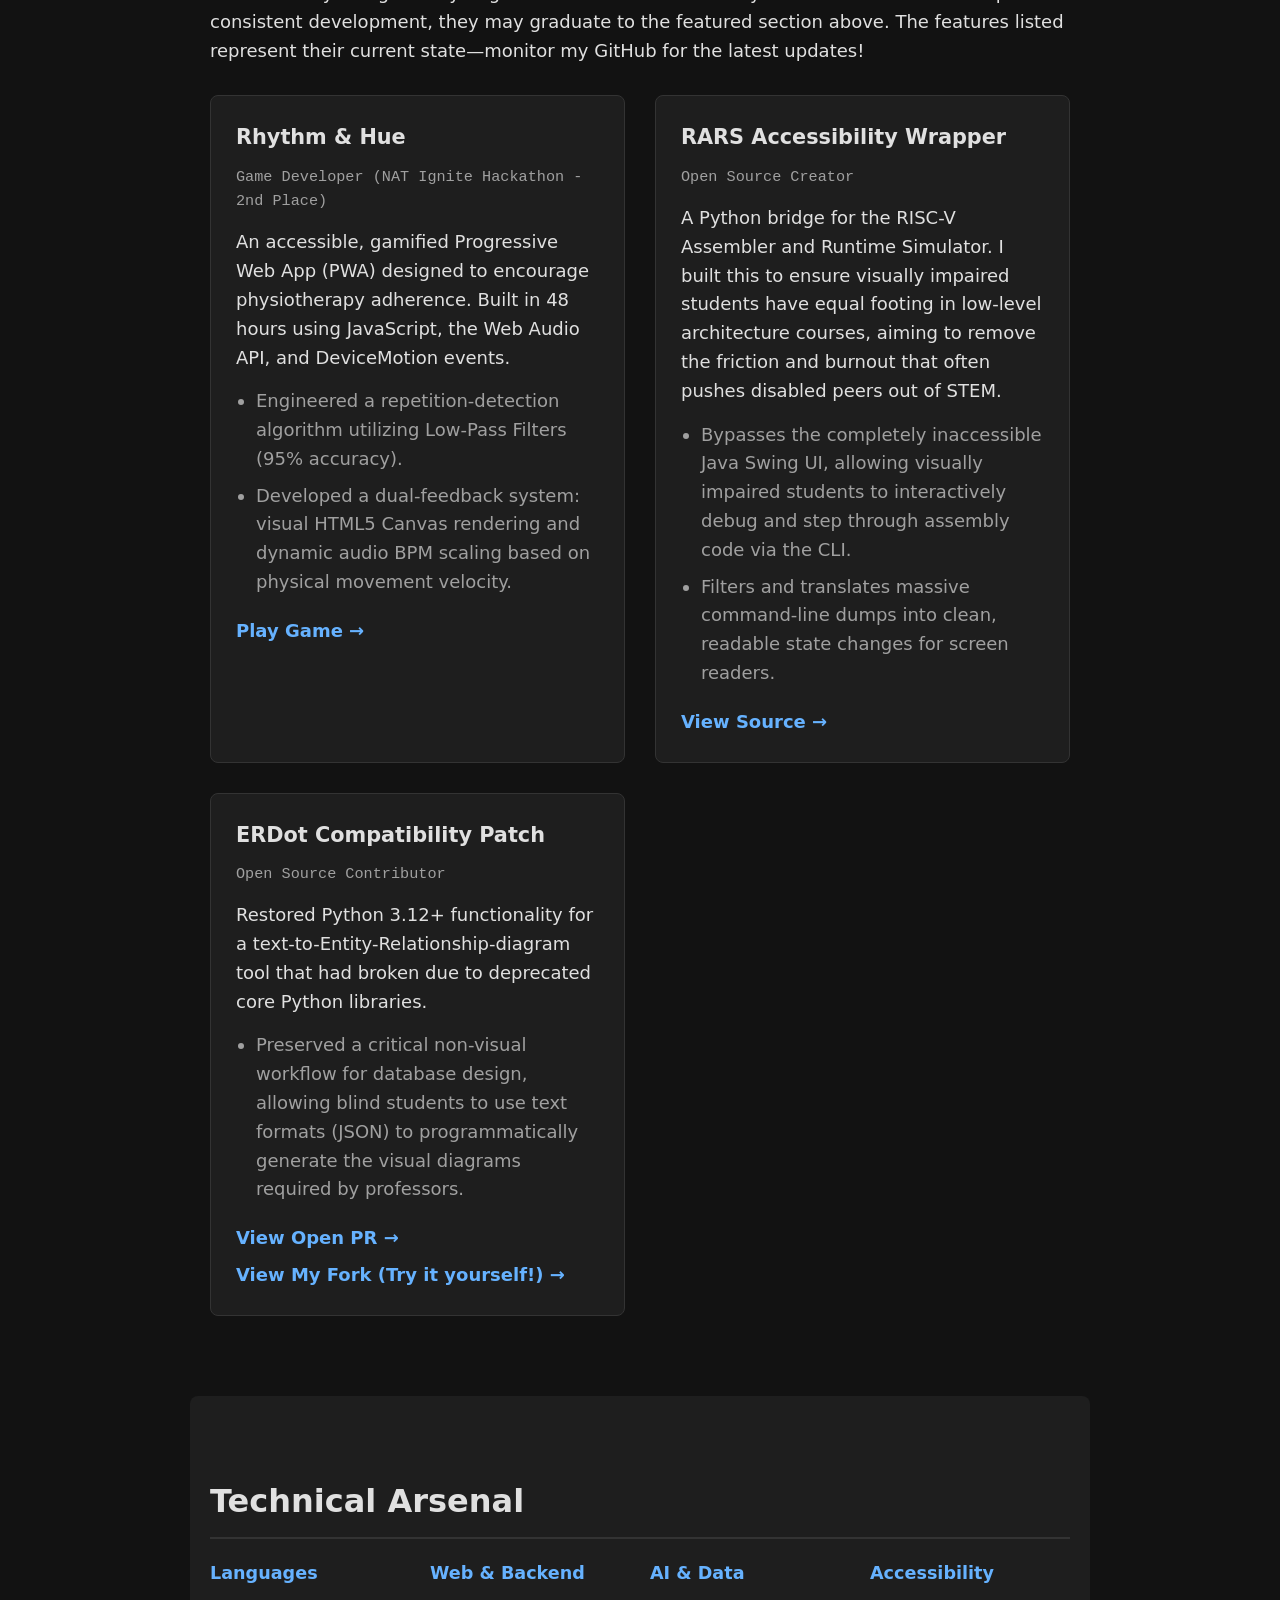
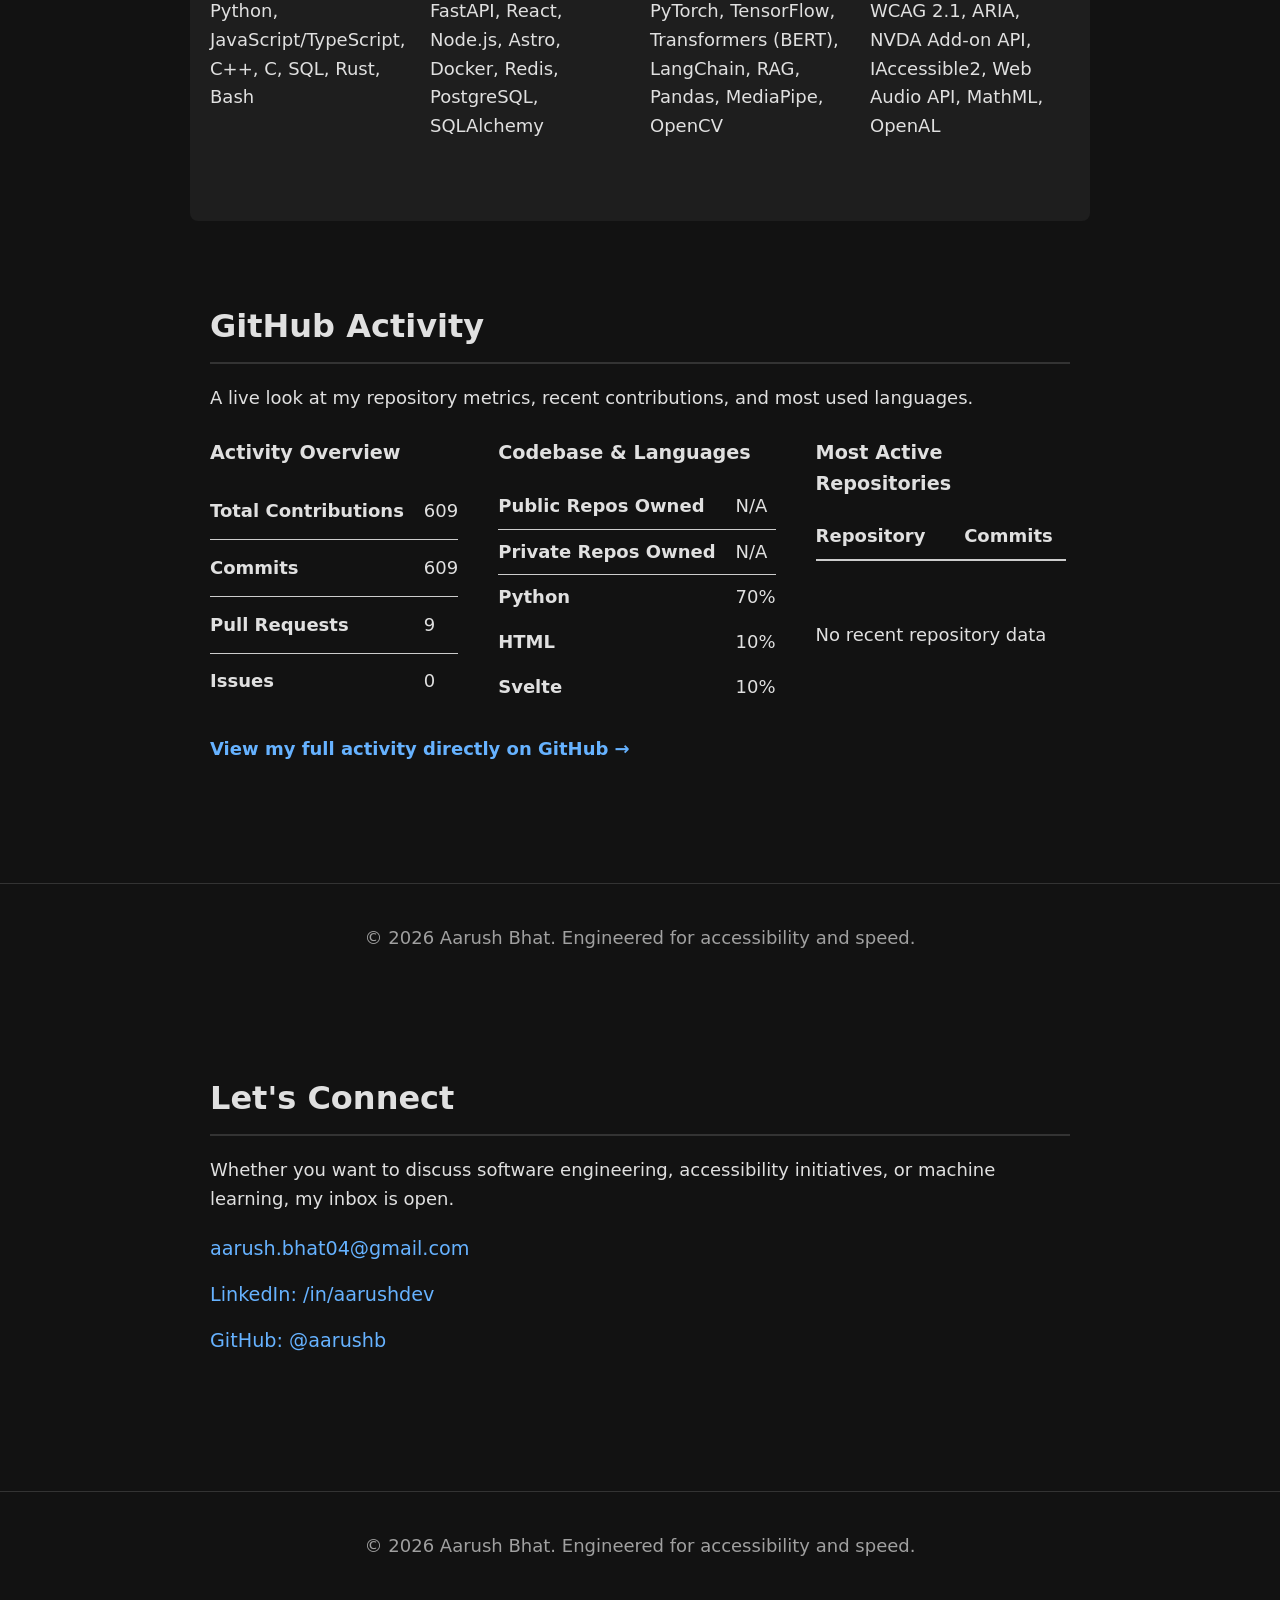
==== commit 775bfcf1: "Fix: re-add contact and footer" ====
--- a/index.html
+++ b/index.html
@@ -302,5 +302,22 @@
         
         loadAccessibleStats();
     </script>
+<section id="contact" class="container section">
+            <h2>Let's Connect</h2>
+            <p>Whether you want to discuss software engineering, accessibility initiatives, or machine learning, my inbox is open.</p>
+            <ul class="contact-list">
+                <li><a href="mailto:aarush.bhat04@gmail.com">aarush.bhat04@gmail.com</a></li>
+                <li><a href="https://linkedin.com/in/aarushdev" target="_blank" rel="noopener noreferrer">LinkedIn: /in/aarushdev</a></li>
+                <li><a href="https://github.com/aarushb" target="_blank" rel="noopener noreferrer">GitHub: @aarushb</a></li>
+            </ul>
+        </section>
+
+    </main>
+
+    <footer class="site-footer">
+        <div class="container">
+            <p>&copy; 2026 Aarush Bhat. Engineered for accessibility and speed.</p>
+        </div>
+    </footer>
 </body>
 </html>
